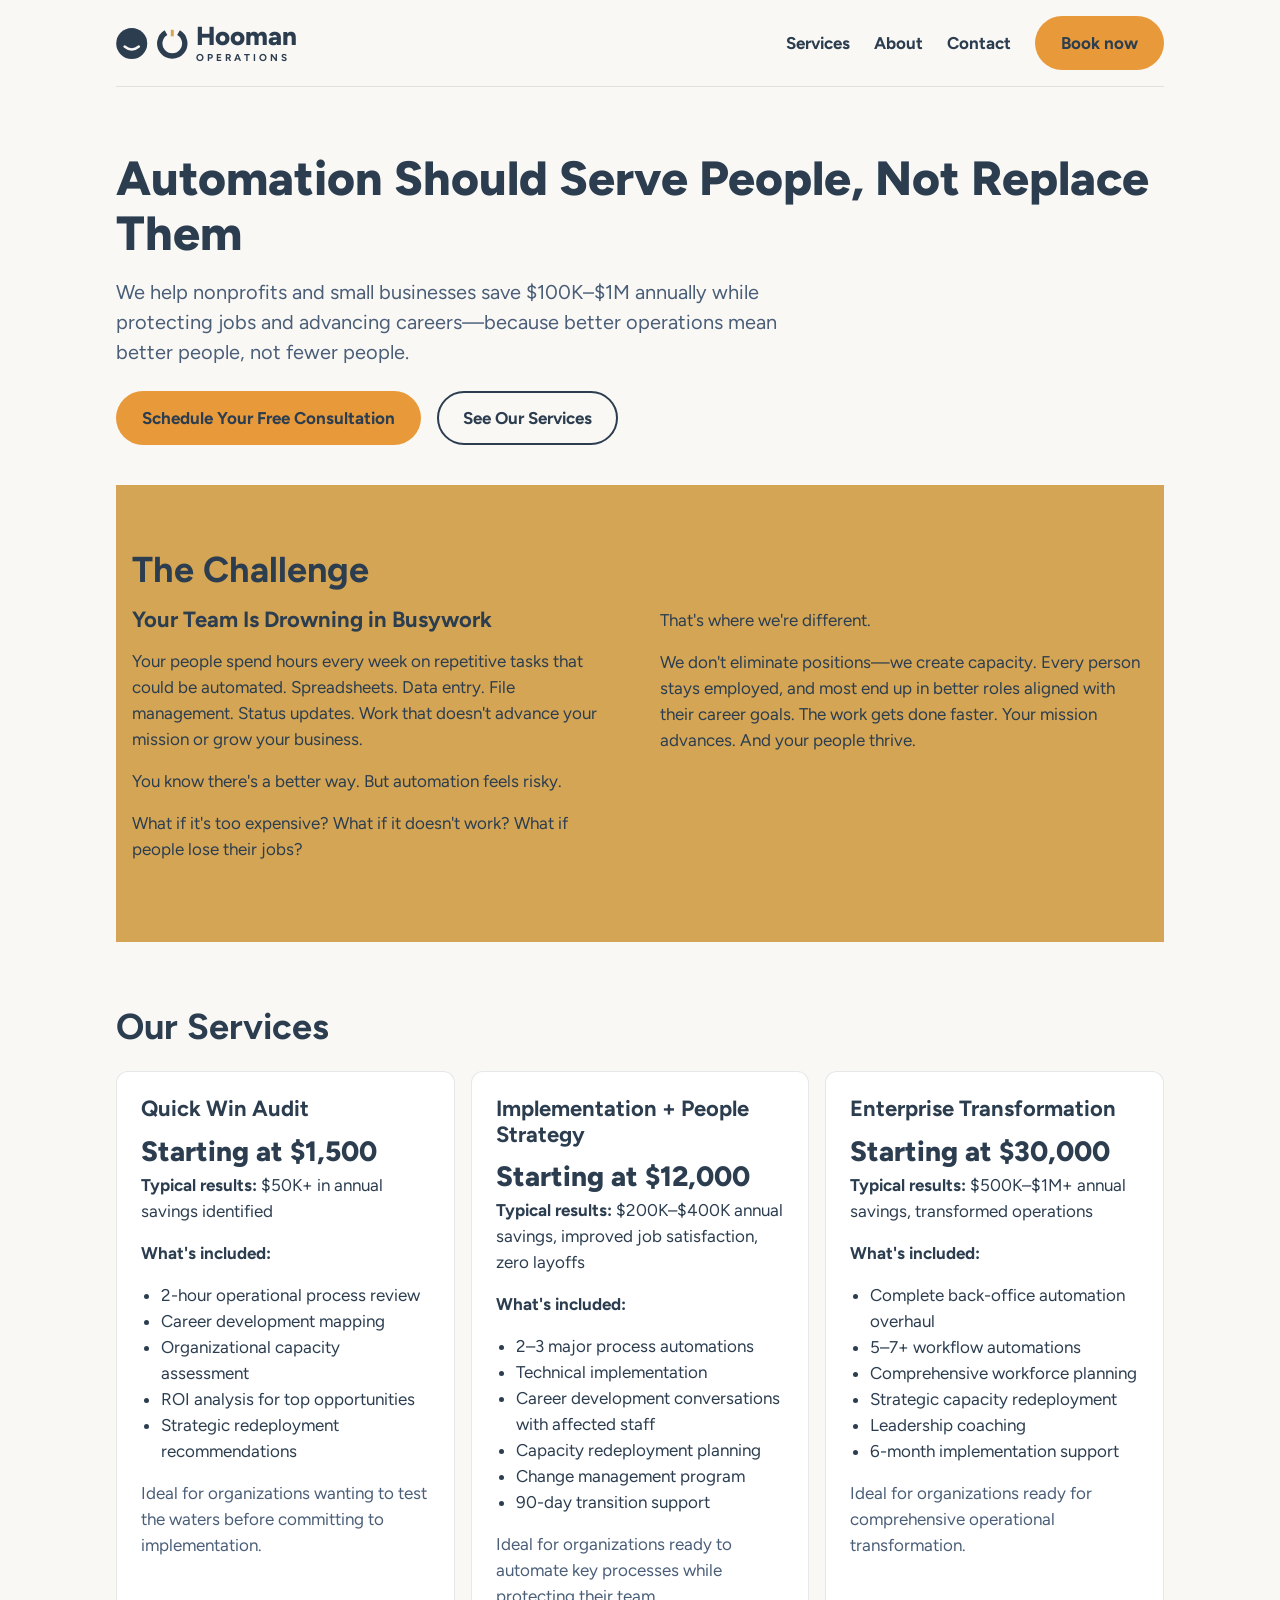
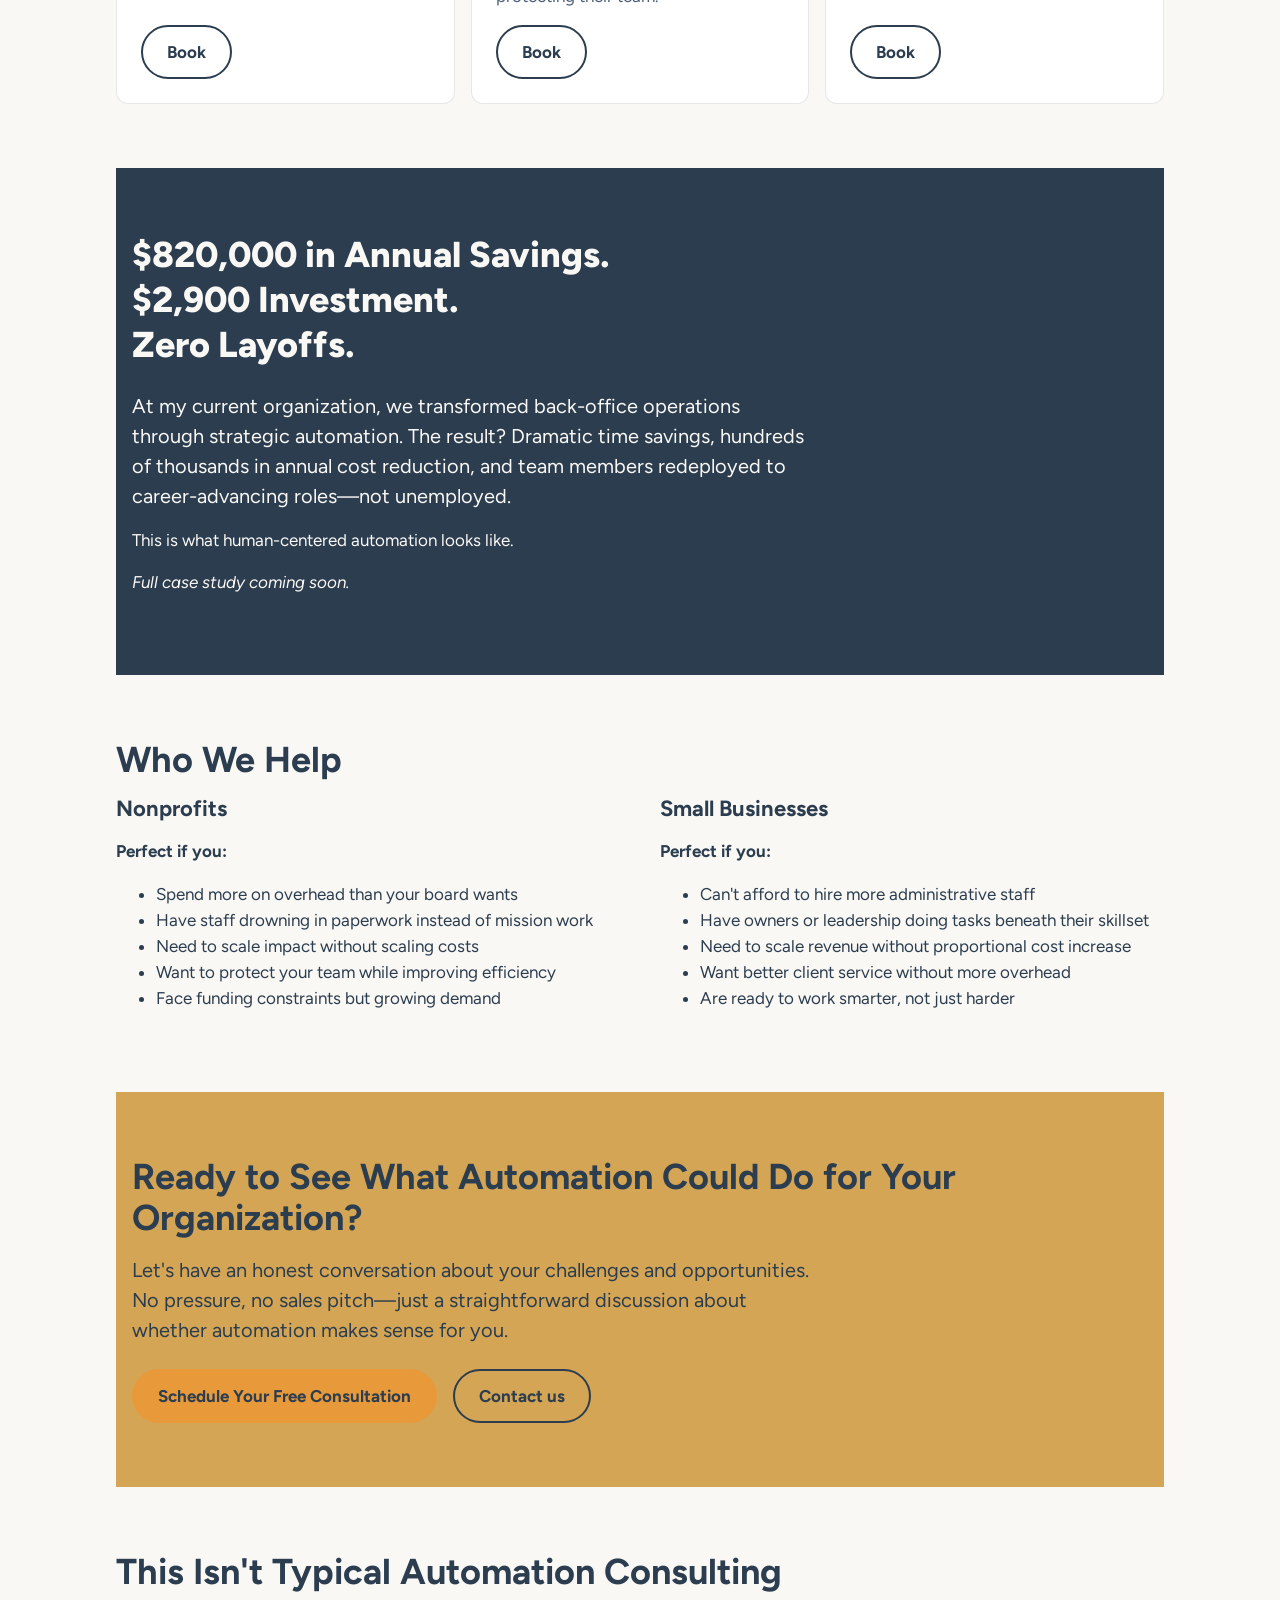
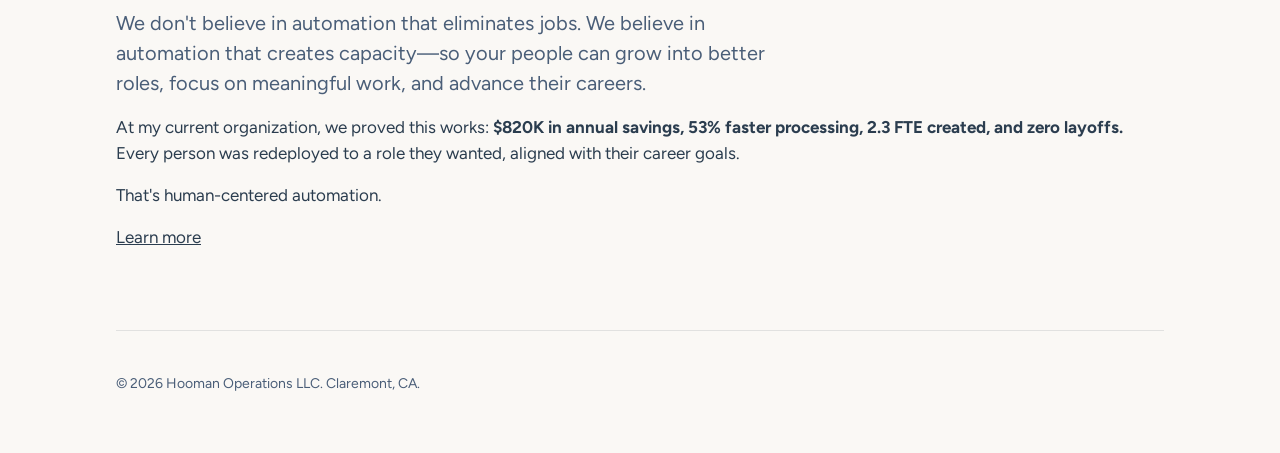
==== index.html @ b01fe1bc "Initial draft of the Hooman Operations site Co-Authored-By: Claude Haiku 5.5 <noreply@anthropic.com>" ====
<!doctype html>
<html lang="en">
<head>
<meta charset="utf-8">
<meta name="viewport" content="width=device-width, initial-scale=1">
<title>Hooman Operations: Process automation and operational consulting</title>
<meta name="description" content="Automation should serve people, not replace them. Process automation consulting for nonprofits and small businesses.">
<link rel="preconnect" href="https://fonts.googleapis.com">
<link rel="preconnect" href="https://fonts.gstatic.com" crossorigin>
<link rel="stylesheet" href="https://fonts.googleapis.com/css2?family=Figtree:wght@400;700;800&display=swap">
<link rel="stylesheet" href="styles.css">
</head>
<body>
<div class="wrap">
  <header class="site-header">
    <a class="brand" href="index.html" aria-label="Hooman Operations home">
      <img src="assets/hooman-mark.svg" width="72" height="31" alt="">
      <span class="brand-name"><strong>Hooman</strong><span>OPERATIONS</span></span>
    </a>
    <nav class="nav" aria-label="Main">
      <a href="services.html">Services</a>
      <a href="about.html">About</a>
      <a href="contact.html">Contact</a>
      <a class="btn btn-primary" href="https://hoomanoperations.as.me">Book now</a>
    </nav>
  </header>

  <main>
    <section class="hero">
      <h1>Automation Should Serve People, Not Replace Them</h1>
      <p class="lede">We help nonprofits and small businesses save $100K–$1M annually while protecting jobs and advancing careers—because better operations mean better people, not fewer people.</p>
      <div class="actions">
        <a class="btn btn-primary" href="https://hoomanoperations.as.me">Schedule Your Free Consultation</a>
        <a class="btn btn-secondary" href="services.html">See Our Services</a>
      </div>
    </section>

    <section class="band-gold">
      <div class="wrap">
        <h2>The Challenge</h2>
        <div class="two-col">
          <div>
            <h3>Your Team Is Drowning in Busywork</h3>
            <p>Your people spend hours every week on repetitive tasks that could be automated. Spreadsheets. Data entry. File management. Status updates. Work that doesn't advance your mission or grow your business.</p>
            <p>You know there's a better way. But automation feels risky.</p>
            <p>What if it's too expensive? What if it doesn't work? What if people lose their jobs?</p>
          </div>
          <div>
            <p>That's where we're different.</p>
            <p>We don't eliminate positions—we create capacity. Every person stays employed, and most end up in better roles aligned with their career goals. The work gets done faster. Your mission advances. And your people thrive.</p>
          </div>
        </div>
      </div>
    </section>

    <section>
      <h2>Our Services</h2>
      <div class="cards">
        <article class="card">
          <h3>Quick Win Audit</h3>
          <p class="price">Starting at $1,500</p>
          <p><strong>Typical results:</strong> $50K+ in annual savings identified</p>
          <p><strong>What's included:</strong></p>
          <ul>
            <li>2-hour operational process review</li>
            <li>Career development mapping</li>
            <li>Organizational capacity assessment</li>
            <li>ROI analysis for top opportunities</li>
            <li>Strategic redeployment recommendations</li>
          </ul>
          <p class="muted">Ideal for organizations wanting to test the waters before committing to implementation.</p>
          <a class="btn btn-secondary" href="https://hoomanoperations.as.me">Book</a>
        </article>
        <article class="card">
          <h3>Implementation + People Strategy</h3>
          <p class="price">Starting at $12,000</p>
          <p><strong>Typical results:</strong> $200K–$400K annual savings, improved job satisfaction, zero layoffs</p>
          <p><strong>What's included:</strong></p>
          <ul>
            <li>2–3 major process automations</li>
            <li>Technical implementation</li>
            <li>Career development conversations with affected staff</li>
            <li>Capacity redeployment planning</li>
            <li>Change management program</li>
            <li>90-day transition support</li>
          </ul>
          <p class="muted">Ideal for organizations ready to automate key processes while protecting their team.</p>
          <a class="btn btn-secondary" href="https://hoomanoperations.as.me">Book</a>
        </article>
        <article class="card">
          <h3>Enterprise Transformation</h3>
          <p class="price">Starting at $30,000</p>
          <p><strong>Typical results:</strong> $500K–$1M+ annual savings, transformed operations</p>
          <p><strong>What's included:</strong></p>
          <ul>
            <li>Complete back-office automation overhaul</li>
            <li>5–7+ workflow automations</li>
            <li>Comprehensive workforce planning</li>
            <li>Strategic capacity redeployment</li>
            <li>Leadership coaching</li>
            <li>6-month implementation support</li>
          </ul>
          <p class="muted">Ideal for organizations ready for comprehensive operational transformation.</p>
          <a class="btn btn-secondary" href="https://hoomanoperations.as.me">Book</a>
        </article>
      </div>
    </section>

    <section class="band-slate">
      <div class="wrap">
        <p class="stats">$820,000 in Annual Savings.<br>$2,900 Investment.<br>Zero Layoffs.</p>
        <p class="lede" style="color: var(--ivory);">At my current organization, we transformed back-office operations through strategic automation. The result? Dramatic time savings, hundreds of thousands in annual cost reduction, and team members redeployed to career-advancing roles—not unemployed.</p>
        <p>This is what human-centered automation looks like.</p>
        <p class="muted" style="color: var(--ivory);"><em>Full case study coming soon.</em></p>
      </div>
    </section>

    <section>
      <h2>Who We Help</h2>
      <div class="two-col">
        <div>
          <h3>Nonprofits</h3>
          <p><strong>Perfect if you:</strong></p>
          <ul>
            <li>Spend more on overhead than your board wants</li>
            <li>Have staff drowning in paperwork instead of mission work</li>
            <li>Need to scale impact without scaling costs</li>
            <li>Want to protect your team while improving efficiency</li>
            <li>Face funding constraints but growing demand</li>
          </ul>
        </div>
        <div>
          <h3>Small Businesses</h3>
          <p><strong>Perfect if you:</strong></p>
          <ul>
            <li>Can't afford to hire more administrative staff</li>
            <li>Have owners or leadership doing tasks beneath their skillset</li>
            <li>Need to scale revenue without proportional cost increase</li>
            <li>Want better client service without more overhead</li>
            <li>Are ready to work smarter, not just harder</li>
          </ul>
        </div>
      </div>
    </section>

    <section class="band-gold">
      <div class="wrap">
        <h2>Ready to See What Automation Could Do for Your Organization?</h2>
        <p class="lede" style="color: var(--slate-deep);">Let's have an honest conversation about your challenges and opportunities. No pressure, no sales pitch—just a straightforward discussion about whether automation makes sense for you.</p>
        <div class="actions" style="display:flex; gap: 16px; flex-wrap: wrap; margin-top: 24px;">
          <a class="btn btn-primary" href="https://hoomanoperations.as.me">Schedule Your Free Consultation</a>
          <a class="btn btn-secondary" href="contact.html">Contact us</a>
        </div>
      </div>
    </section>

    <section>
      <h2>This Isn't Typical Automation Consulting</h2>
      <p class="lede">We don't believe in automation that eliminates jobs. We believe in automation that creates capacity—so your people can grow into better roles, focus on meaningful work, and advance their careers.</p>
      <p>At my current organization, we proved this works: <strong>$820K in annual savings, 53% faster processing, 2.3 FTE created, and zero layoffs.</strong> Every person was redeployed to a role they wanted, aligned with their career goals.</p>
      <p>That's human-centered automation.</p>
      <p><a href="about.html">Learn more</a></p>
    </section>
  </main>

  <footer class="site-footer">
    <p>&copy; 2026 Hooman Operations LLC. Claremont, CA.</p>
  </footer>
</div>
</body>
</html>
---- styles.css ----
/* Hooman Operations: brand tokens from the brand record */
:root {
  --ivory: #FAF8F5;
  --slate-deep: #2B3D4F;
  --slate-blue: #4A5E78;
  --gold: #D4A554;
  --orange: #E89A3B;
  --radius-sm: 6px;
  --radius-md: 12px;
  --radius-pill: 999px;
  --space-1: 4px;
  --space-2: 8px;
  --space-3: 16px;
  --space-4: 24px;
  --space-5: 40px;
  --space-6: 64px;
}

* { box-sizing: border-box; }

body {
  margin: 0;
  background: var(--ivory);
  color: var(--slate-deep);
  font-family: "Figtree", system-ui, sans-serif;
  font-size: 17px;
  line-height: 26px;
}

img, svg { display: block; max-width: 100%; }

a { color: var(--slate-deep); }

.wrap {
  max-width: 1080px;
  margin: 0 auto;
  padding: 0 var(--space-3);
}

/* Header */
.site-header {
  display: flex;
  align-items: center;
  justify-content: space-between;
  gap: var(--space-4);
  padding: var(--space-3) 0;
  border-bottom: 1px solid rgba(43, 61, 79, 0.12);
}

.brand {
  display: flex;
  align-items: center;
  gap: var(--space-2);
  text-decoration: none;
}

.brand-name {
  display: flex;
  flex-direction: column;
  line-height: 1;
}

.brand-name strong { font-size: 26px; font-weight: 800; }
.brand-name span { font-size: 10px; font-weight: 700; letter-spacing: 3px; margin-top: 4px; }

.nav {
  display: flex;
  align-items: center;
  gap: var(--space-4);
}

.nav a { text-decoration: none; font-weight: 700; }
.nav a[aria-current="page"] { color: var(--slate-blue); text-decoration: underline; text-underline-offset: 6px; }

/* Buttons */
.btn {
  display: inline-block;
  padding: 12px 24px;
  border-radius: var(--radius-pill);
  font-weight: 700;
  text-decoration: none;
  border: 2px solid transparent;
}

.btn-primary { background: var(--orange); color: var(--slate-deep); }
.btn-secondary { border-color: var(--slate-deep); color: var(--slate-deep); }

.btn:focus-visible,
.nav a:focus-visible,
input:focus-visible,
textarea:focus-visible {
  outline: 3px solid var(--slate-blue);
  outline-offset: 3px;
}

/* Sections */
section { padding: var(--space-6) 0; }

h1, h2, h3 { line-height: 1.15; margin: 0 0 var(--space-3); }
h1 { font-size: 48px; font-weight: 800; }
h2 { font-size: 36px; font-weight: 700; }
h3 { font-size: 22px; font-weight: 700; }

p { margin: 0 0 var(--space-3); }

.lede { font-size: 20px; line-height: 30px; color: var(--slate-blue); max-width: 680px; }

.hero { padding: var(--space-6) 0 var(--space-5); }
.hero .actions { display: flex; flex-wrap: wrap; gap: var(--space-3); margin-top: var(--space-4); }

.band-gold { background: var(--gold); color: var(--slate-deep); }
.band-slate { background: var(--slate-deep); color: var(--ivory); }
.band-slate a { color: var(--ivory); }

/* Cards */
.cards {
  display: grid;
  grid-template-columns: repeat(3, minmax(0, 1fr));
  gap: var(--space-3);
  margin-top: var(--space-4);
}

.card {
  background: #FFFFFF;
  border: 1px solid rgba(43, 61, 79, 0.12);
  border-radius: var(--radius-md);
  padding: var(--space-4);
  display: flex;
  flex-direction: column;
}

.card .price { font-size: 28px; font-weight: 800; margin-bottom: var(--space-2); }
.card ul { padding-left: 20px; margin: 0 0 var(--space-3); }
.card .btn { margin-top: auto; align-self: flex-start; }

.two-col {
  display: grid;
  grid-template-columns: repeat(2, minmax(0, 1fr));
  gap: var(--space-5);
}

.stats { font-size: 36px; font-weight: 800; line-height: 1.25; margin: 0 0 var(--space-4); }

.muted { color: var(--slate-blue); }

/* Form */
form { display: grid; gap: var(--space-3); max-width: 560px; }
label { display: grid; gap: var(--space-1); font-weight: 700; }
input, textarea {
  font: inherit;
  padding: 12px;
  border: 1px solid var(--slate-blue);
  border-radius: var(--radius-sm);
  background: #FFFFFF;
  color: var(--slate-deep);
}

/* Footer */
.site-footer {
  padding: var(--space-5) 0;
  border-top: 1px solid rgba(43, 61, 79, 0.12);
  font-size: 14px;
  color: var(--slate-blue);
}

@media (max-width: 800px) {
  h1 { font-size: 36px; }
  .cards, .two-col { grid-template-columns: 1fr; }
}
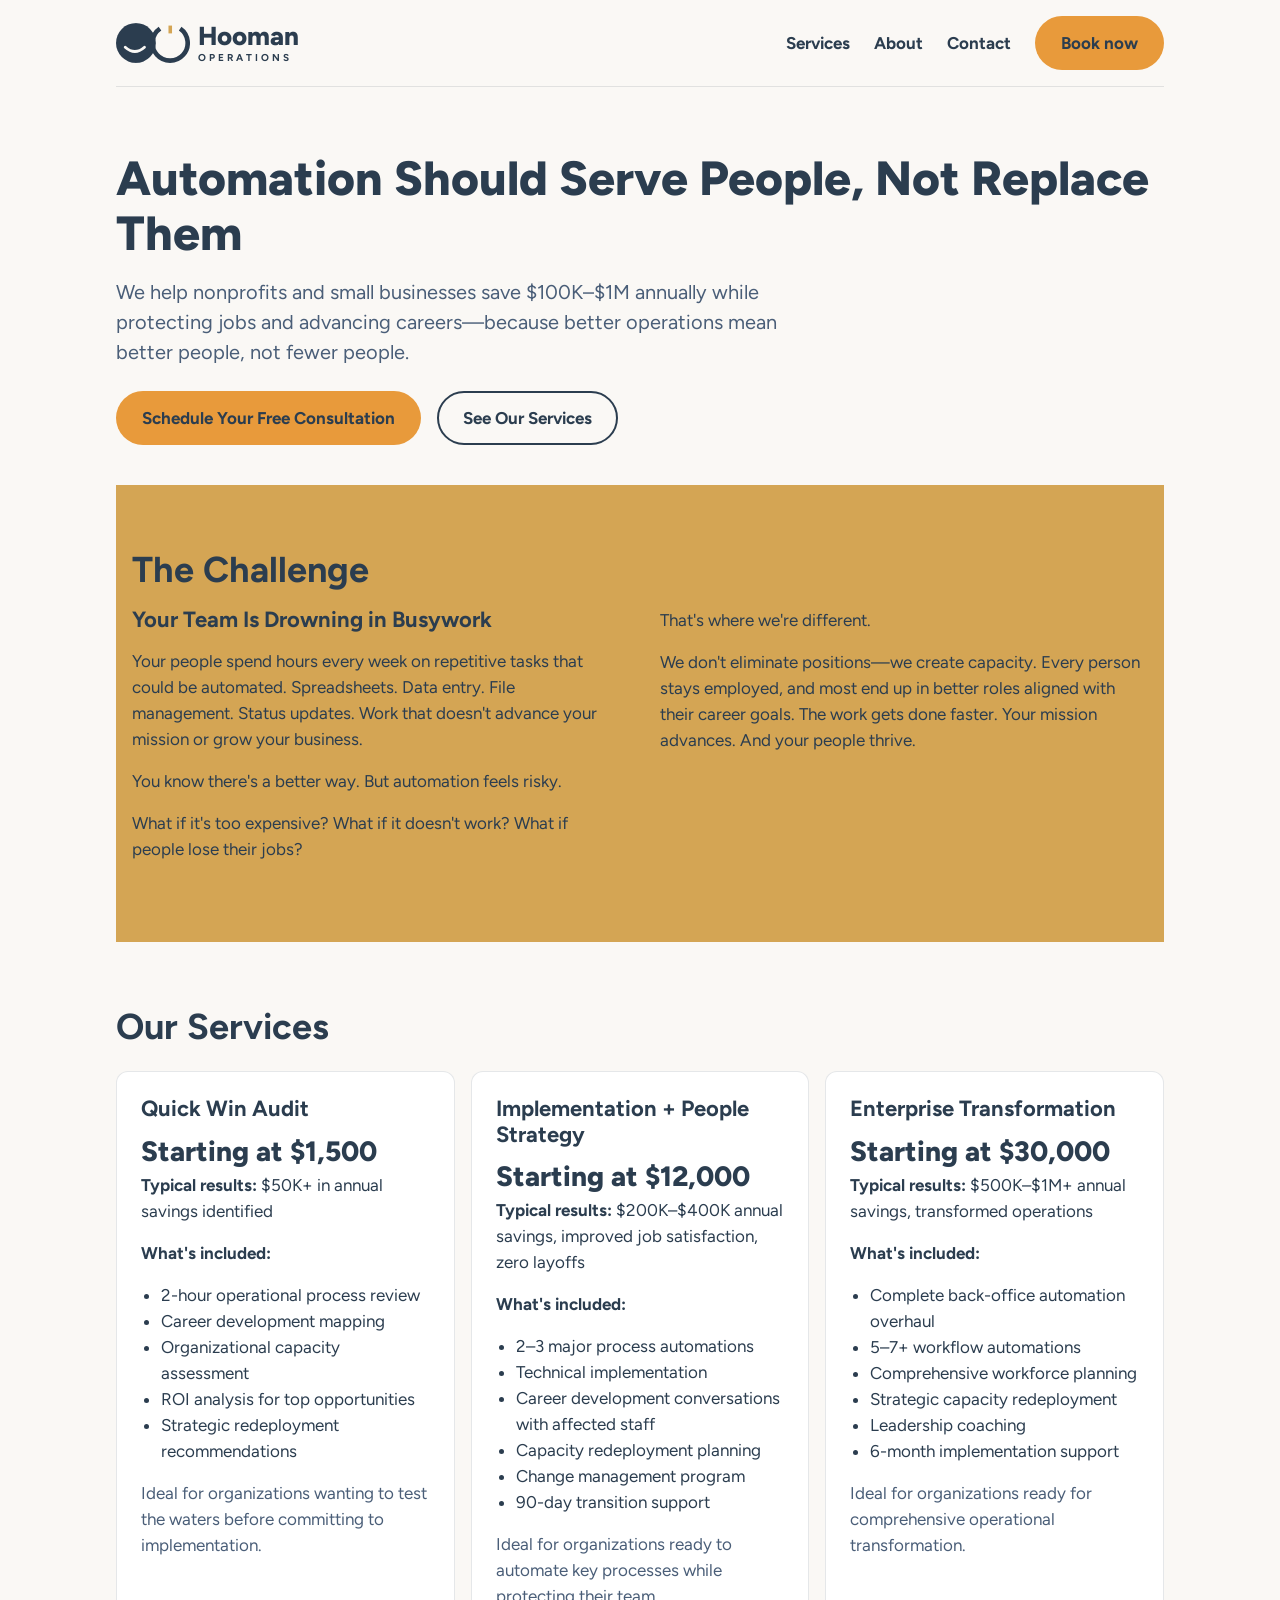
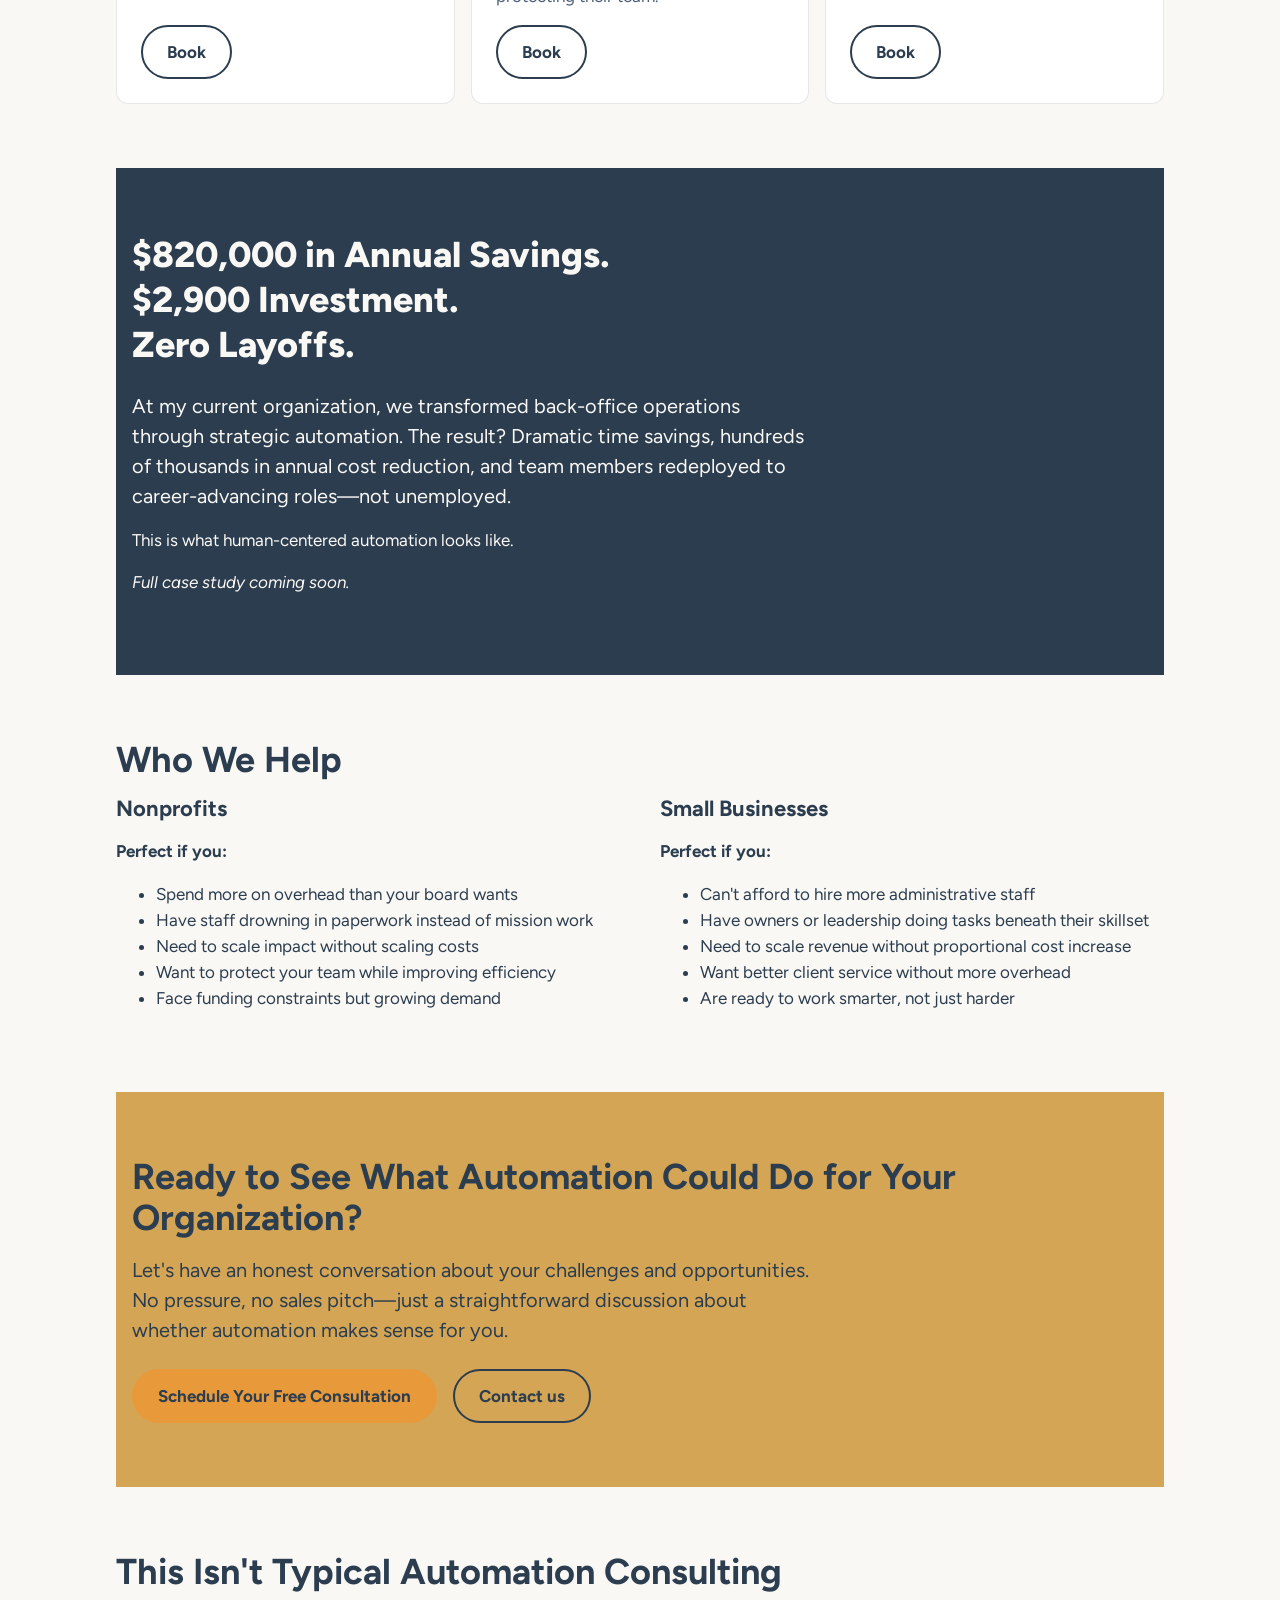
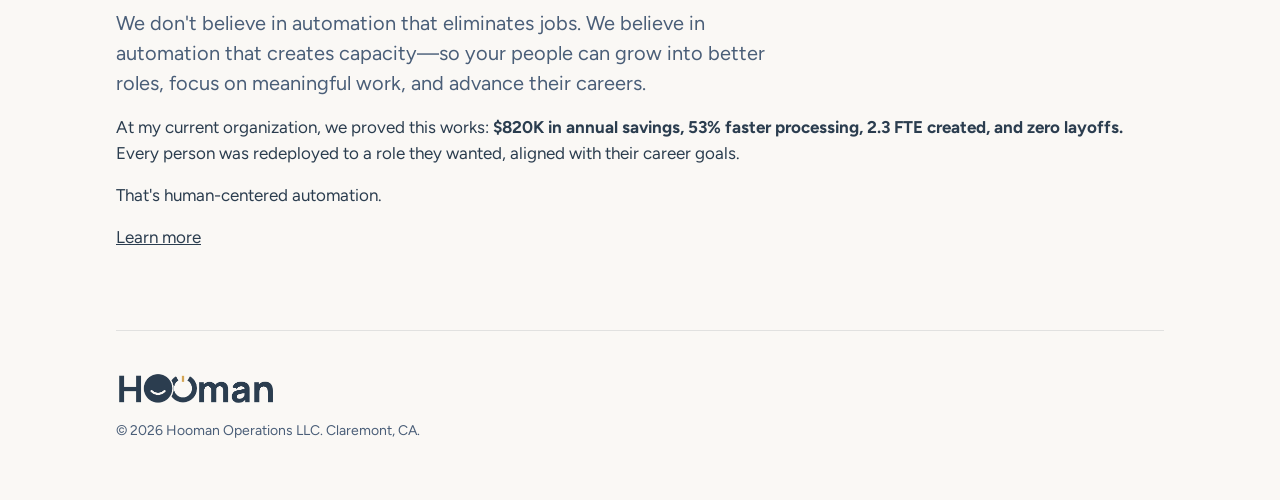
==== commit a860e7cd: "Update logo to overlapping-O mark and add lockup to footer Co-Authored-By: Claude Haiku 5.5 <noreply" ====
--- a/index.html
+++ b/index.html
@@ -8,20 +8,21 @@
 <link rel="preconnect" href="https://fonts.googleapis.com">
 <link rel="preconnect" href="https://fonts.gstatic.com" crossorigin>
 <link rel="stylesheet" href="https://fonts.googleapis.com/css2?family=Figtree:wght@400;700;800&display=swap">
+<link rel="icon" type="image/svg+xml" href="assets/hooman-mark.svg">
 <link rel="stylesheet" href="styles.css">
 </head>
 <body>
 <div class="wrap">
   <header class="site-header">
     <a class="brand" href="index.html" aria-label="Hooman Operations home">
-      <img src="assets/hooman-mark.svg" width="72" height="31" alt="">
+      <img src="assets/hooman-mark.svg" width="74" height="40" alt="">
       <span class="brand-name"><strong>Hooman</strong><span>OPERATIONS</span></span>
     </a>
     <nav class="nav" aria-label="Main">
       <a href="services.html">Services</a>
       <a href="about.html">About</a>
       <a href="contact.html">Contact</a>
-      <a class="btn btn-primary" href="https://hoomanoperations.as.me">Book now</a>
+      <a class="btn btn-primary" href="https://hoomanoperationsscheduling.as.me">Book now</a>
     </nav>
   </header>
 
@@ -30,7 +31,7 @@
       <h1>Automation Should Serve People, Not Replace Them</h1>
       <p class="lede">We help nonprofits and small businesses save $100K–$1M annually while protecting jobs and advancing careers—because better operations mean better people, not fewer people.</p>
       <div class="actions">
-        <a class="btn btn-primary" href="https://hoomanoperations.as.me">Schedule Your Free Consultation</a>
+        <a class="btn btn-primary" href="https://hoomanoperationsscheduling.as.me">Schedule Your Free Consultation</a>
         <a class="btn btn-secondary" href="services.html">See Our Services</a>
       </div>
     </section>
@@ -69,7 +70,7 @@
             <li>Strategic redeployment recommendations</li>
           </ul>
           <p class="muted">Ideal for organizations wanting to test the waters before committing to implementation.</p>
-          <a class="btn btn-secondary" href="https://hoomanoperations.as.me">Book</a>
+          <a class="btn btn-secondary" href="https://hoomanoperationsscheduling.as.me">Book</a>
         </article>
         <article class="card">
           <h3>Implementation + People Strategy</h3>
@@ -85,7 +86,7 @@
             <li>90-day transition support</li>
           </ul>
           <p class="muted">Ideal for organizations ready to automate key processes while protecting their team.</p>
-          <a class="btn btn-secondary" href="https://hoomanoperations.as.me">Book</a>
+          <a class="btn btn-secondary" href="https://hoomanoperationsscheduling.as.me">Book</a>
         </article>
         <article class="card">
           <h3>Enterprise Transformation</h3>
@@ -101,7 +102,7 @@
             <li>6-month implementation support</li>
           </ul>
           <p class="muted">Ideal for organizations ready for comprehensive operational transformation.</p>
-          <a class="btn btn-secondary" href="https://hoomanoperations.as.me">Book</a>
+          <a class="btn btn-secondary" href="https://hoomanoperationsscheduling.as.me">Book</a>
         </article>
       </div>
     </section>
@@ -148,7 +149,7 @@
         <h2>Ready to See What Automation Could Do for Your Organization?</h2>
         <p class="lede" style="color: var(--slate-deep);">Let's have an honest conversation about your challenges and opportunities. No pressure, no sales pitch—just a straightforward discussion about whether automation makes sense for you.</p>
         <div class="actions" style="display:flex; gap: 16px; flex-wrap: wrap; margin-top: 24px;">
-          <a class="btn btn-primary" href="https://hoomanoperations.as.me">Schedule Your Free Consultation</a>
+          <a class="btn btn-primary" href="https://hoomanoperationsscheduling.as.me">Schedule Your Free Consultation</a>
           <a class="btn btn-secondary" href="contact.html">Contact us</a>
         </div>
       </div>
@@ -164,6 +165,7 @@
   </main>
 
   <footer class="site-footer">
+    <img class="footer-lockup" src="assets/hooman-lockup.png" width="160" height="35" alt="Hooman Operations">
     <p>&copy; 2026 Hooman Operations LLC. Claremont, CA.</p>
   </footer>
 </div>
--- a/styles.css
+++ b/styles.css
@@ -163,6 +163,8 @@
   color: var(--slate-blue);
 }
 
+.footer-lockup { display: block; width: 160px; height: auto; margin-bottom: 12px; }
+
 @media (max-width: 800px) {
   h1 { font-size: 36px; }
   .cards, .two-col { grid-template-columns: 1fr; }
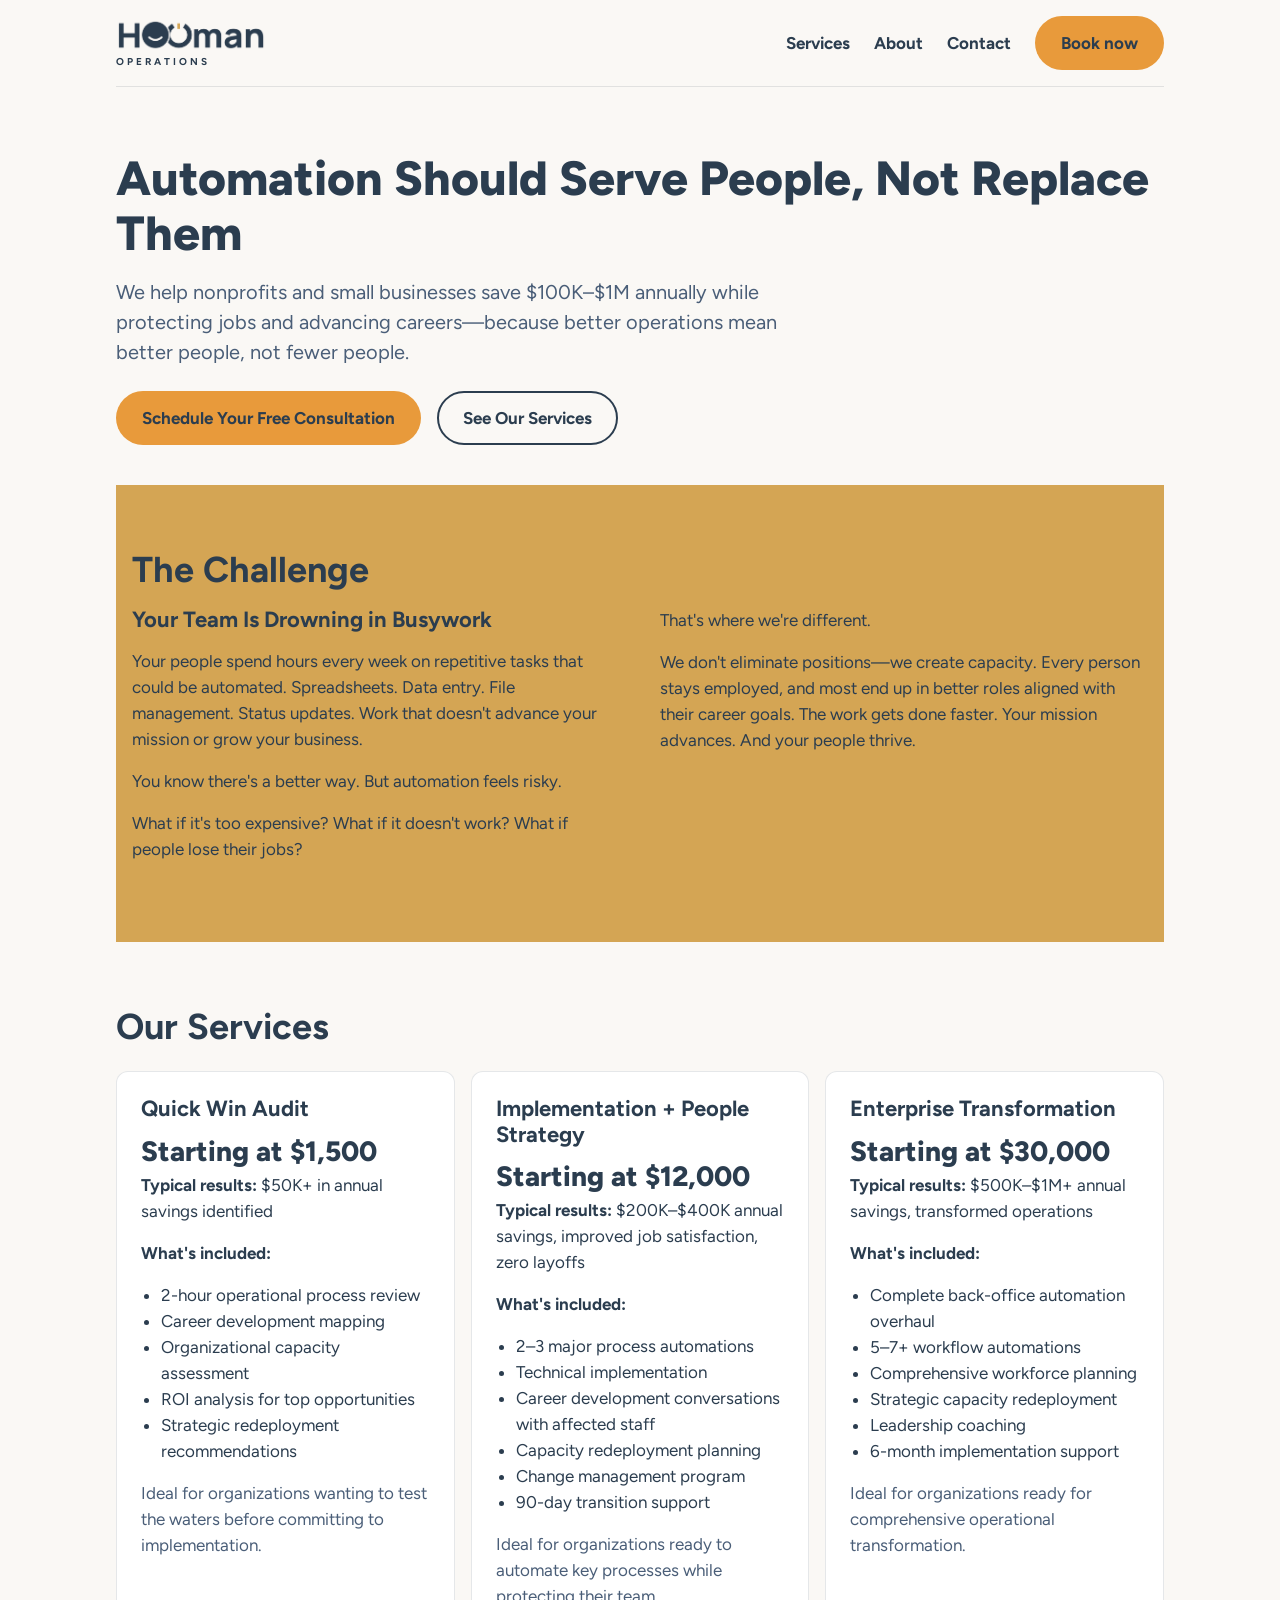
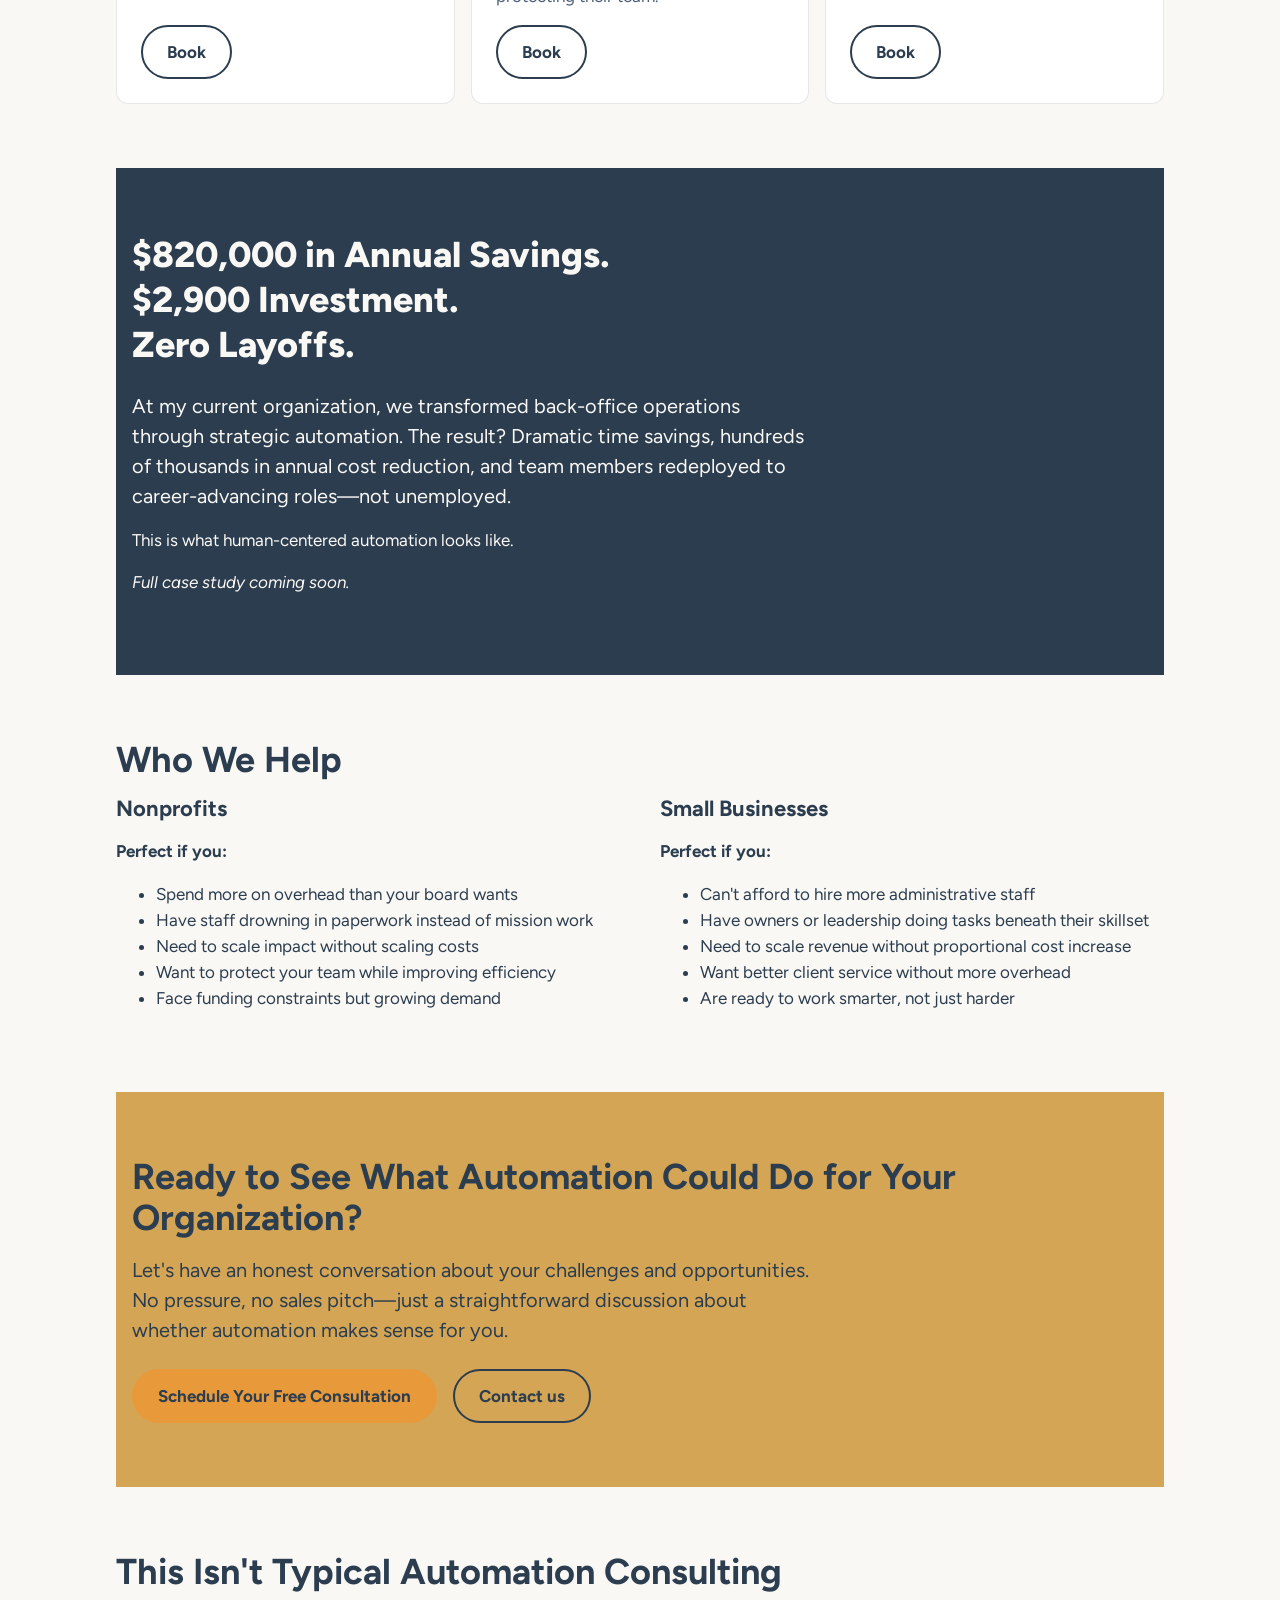
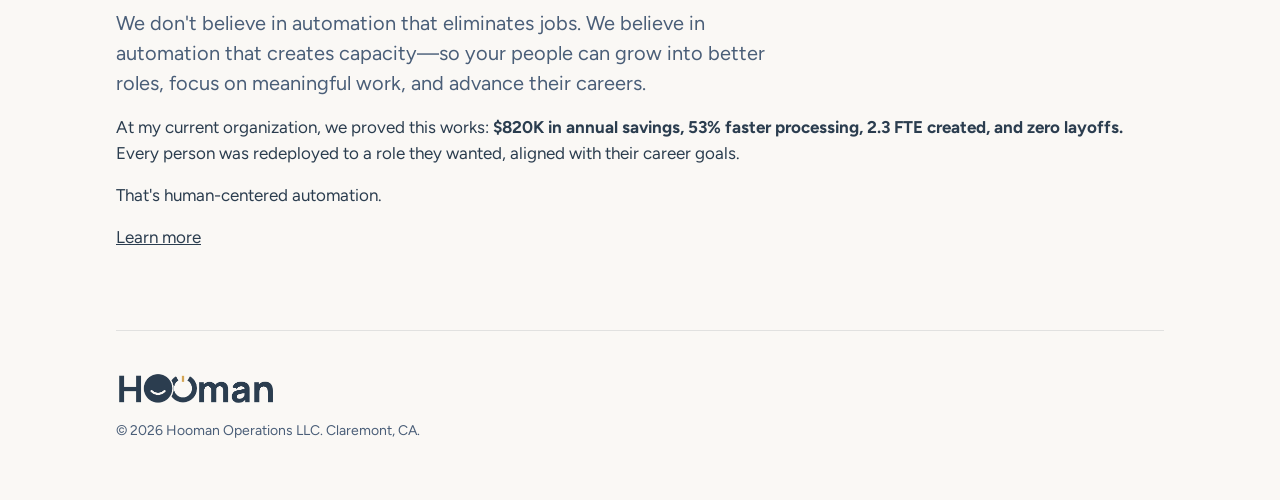
==== commit 7ae1a597: "Use the double-O lockup as the header wordmark Co-Authored-By: Claude Haiku 5.5 <noreply@anthropic.c" ====
--- a/index.html
+++ b/index.html
@@ -15,8 +15,7 @@
 <div class="wrap">
   <header class="site-header">
     <a class="brand" href="index.html" aria-label="Hooman Operations home">
-      <img src="assets/hooman-mark.svg" width="74" height="40" alt="">
-      <span class="brand-name"><strong>Hooman</strong><span>OPERATIONS</span></span>
+      <span class="brand-name"><img class="brand-lockup" src="assets/hooman-lockup.png" width="150" height="33" alt="Hooman"><span>OPERATIONS</span></span>
     </a>
     <nav class="nav" aria-label="Main">
       <a href="services.html">Services</a>
--- a/styles.css
+++ b/styles.css
@@ -60,8 +60,8 @@
   line-height: 1;
 }
 
-.brand-name strong { font-size: 26px; font-weight: 800; }
-.brand-name span { font-size: 10px; font-weight: 700; letter-spacing: 3px; margin-top: 4px; }
+.brand-lockup { display: block; width: 150px; height: auto; }
+.brand-name span { font-size: 10px; font-weight: 700; letter-spacing: 3px; margin-top: 6px; }
 
 .nav {
   display: flex;
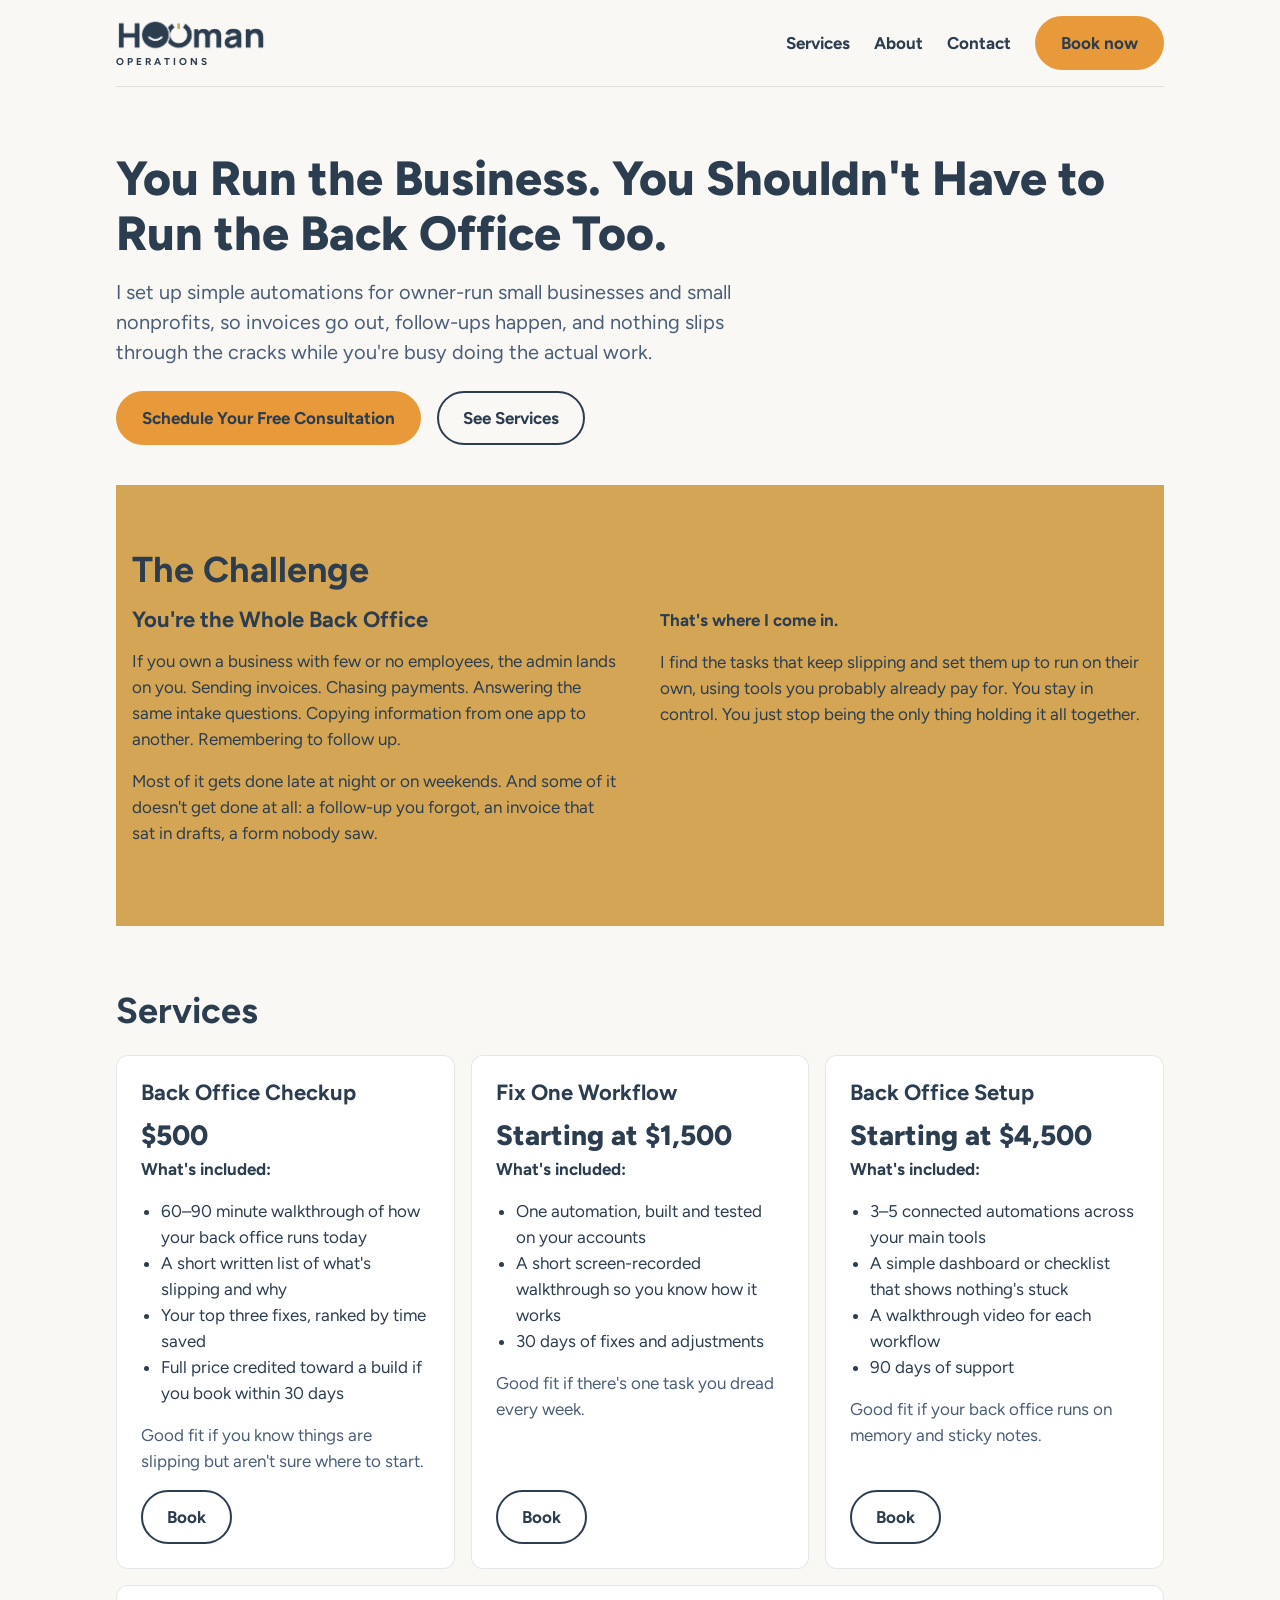
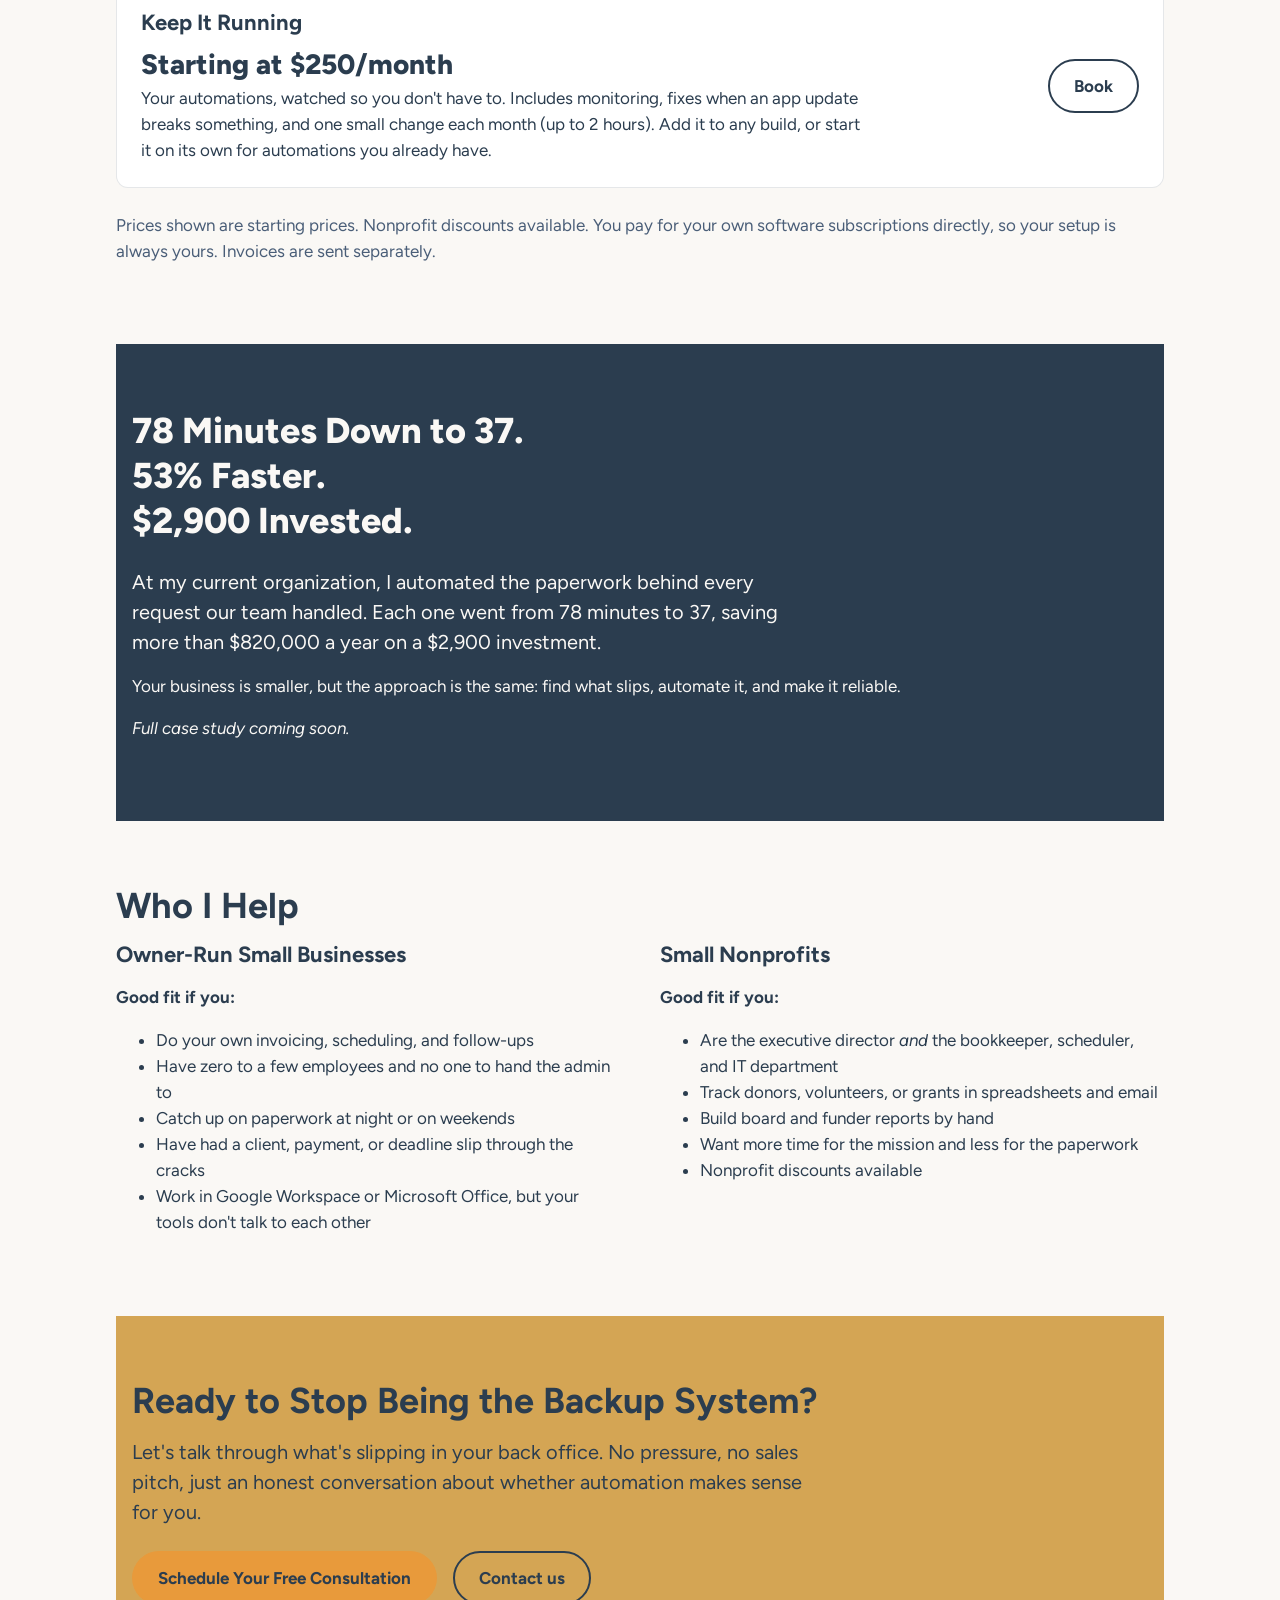
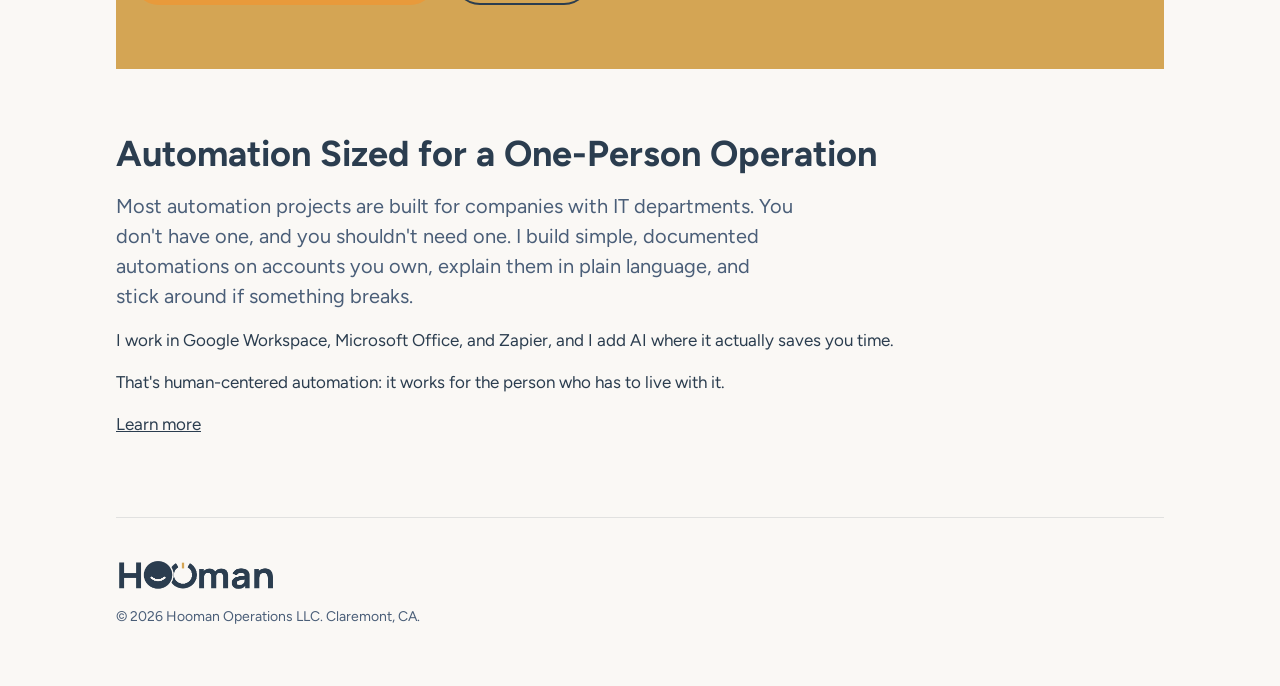
==== commit 2f17115b: "Retarget site copy to owner-run businesses and small nonprofits - New hero, challenge, proof, who-I-" ====
--- a/index.html
+++ b/index.html
@@ -3,8 +3,8 @@
 <head>
 <meta charset="utf-8">
 <meta name="viewport" content="width=device-width, initial-scale=1">
-<title>Hooman Operations: Process automation and operational consulting</title>
-<meta name="description" content="Automation should serve people, not replace them. Process automation consulting for nonprofits and small businesses.">
+<title>Hooman Operations: Back-office automation for owner-run businesses</title>
+<meta name="description" content="You run the business and the back office. I automate the invoices, follow-ups, and paperwork so fewer things slip and you get your evenings back.">
 <link rel="preconnect" href="https://fonts.googleapis.com">
 <link rel="preconnect" href="https://fonts.gstatic.com" crossorigin>
 <link rel="stylesheet" href="https://fonts.googleapis.com/css2?family=Figtree:wght@400;700;800&display=swap">
@@ -27,11 +27,11 @@
 
   <main>
     <section class="hero">
-      <h1>Automation Should Serve People, Not Replace Them</h1>
-      <p class="lede">We help nonprofits and small businesses save $100K–$1M annually while protecting jobs and advancing careers—because better operations mean better people, not fewer people.</p>
+      <h1>You Run the Business. You Shouldn't Have to Run the Back Office Too.</h1>
+      <p class="lede">I set up simple automations for owner-run small businesses and small nonprofits, so invoices go out, follow-ups happen, and nothing slips through the cracks while you're busy doing the actual work.</p>
       <div class="actions">
         <a class="btn btn-primary" href="https://hoomanoperationsscheduling.as.me">Schedule Your Free Consultation</a>
-        <a class="btn btn-secondary" href="services.html">See Our Services</a>
+        <a class="btn btn-secondary" href="services.html">See Services</a>
       </div>
     </section>
 
@@ -40,104 +40,103 @@
         <h2>The Challenge</h2>
         <div class="two-col">
           <div>
-            <h3>Your Team Is Drowning in Busywork</h3>
-            <p>Your people spend hours every week on repetitive tasks that could be automated. Spreadsheets. Data entry. File management. Status updates. Work that doesn't advance your mission or grow your business.</p>
-            <p>You know there's a better way. But automation feels risky.</p>
-            <p>What if it's too expensive? What if it doesn't work? What if people lose their jobs?</p>
+            <h3>You're the Whole Back Office</h3>
+            <p>If you own a business with few or no employees, the admin lands on you. Sending invoices. Chasing payments. Answering the same intake questions. Copying information from one app to another. Remembering to follow up.</p>
+            <p>Most of it gets done late at night or on weekends. And some of it doesn't get done at all: a follow-up you forgot, an invoice that sat in drafts, a form nobody saw.</p>
           </div>
           <div>
-            <p>That's where we're different.</p>
-            <p>We don't eliminate positions—we create capacity. Every person stays employed, and most end up in better roles aligned with their career goals. The work gets done faster. Your mission advances. And your people thrive.</p>
+            <p><strong>That's where I come in.</strong></p>
+            <p>I find the tasks that keep slipping and set them up to run on their own, using tools you probably already pay for. You stay in control. You just stop being the only thing holding it all together.</p>
           </div>
         </div>
       </div>
     </section>
 
     <section>
-      <h2>Our Services</h2>
+      <h2>Services</h2>
       <div class="cards">
         <article class="card">
-          <h3>Quick Win Audit</h3>
-          <p class="price">Starting at $1,500</p>
-          <p><strong>Typical results:</strong> $50K+ in annual savings identified</p>
+          <h3>Back Office Checkup</h3>
+          <p class="price">$500</p>
           <p><strong>What's included:</strong></p>
           <ul>
-            <li>2-hour operational process review</li>
-            <li>Career development mapping</li>
-            <li>Organizational capacity assessment</li>
-            <li>ROI analysis for top opportunities</li>
-            <li>Strategic redeployment recommendations</li>
+            <li>60–90 minute walkthrough of how your back office runs today</li>
+            <li>A short written list of what's slipping and why</li>
+            <li>Your top three fixes, ranked by time saved</li>
+            <li>Full price credited toward a build if you book within 30 days</li>
           </ul>
-          <p class="muted">Ideal for organizations wanting to test the waters before committing to implementation.</p>
+          <p class="muted">Good fit if you know things are slipping but aren't sure where to start.</p>
           <a class="btn btn-secondary" href="https://hoomanoperationsscheduling.as.me">Book</a>
         </article>
         <article class="card">
-          <h3>Implementation + People Strategy</h3>
-          <p class="price">Starting at $12,000</p>
-          <p><strong>Typical results:</strong> $200K–$400K annual savings, improved job satisfaction, zero layoffs</p>
+          <h3>Fix One Workflow</h3>
+          <p class="price">Starting at $1,500</p>
           <p><strong>What's included:</strong></p>
           <ul>
-            <li>2–3 major process automations</li>
-            <li>Technical implementation</li>
-            <li>Career development conversations with affected staff</li>
-            <li>Capacity redeployment planning</li>
-            <li>Change management program</li>
-            <li>90-day transition support</li>
+            <li>One automation, built and tested on your accounts</li>
+            <li>A short screen-recorded walkthrough so you know how it works</li>
+            <li>30 days of fixes and adjustments</li>
           </ul>
-          <p class="muted">Ideal for organizations ready to automate key processes while protecting their team.</p>
+          <p class="muted">Good fit if there's one task you dread every week.</p>
           <a class="btn btn-secondary" href="https://hoomanoperationsscheduling.as.me">Book</a>
         </article>
         <article class="card">
-          <h3>Enterprise Transformation</h3>
-          <p class="price">Starting at $30,000</p>
-          <p><strong>Typical results:</strong> $500K–$1M+ annual savings, transformed operations</p>
+          <h3>Back Office Setup</h3>
+          <p class="price">Starting at $4,500</p>
           <p><strong>What's included:</strong></p>
           <ul>
-            <li>Complete back-office automation overhaul</li>
-            <li>5–7+ workflow automations</li>
-            <li>Comprehensive workforce planning</li>
-            <li>Strategic capacity redeployment</li>
-            <li>Leadership coaching</li>
-            <li>6-month implementation support</li>
+            <li>3–5 connected automations across your main tools</li>
+            <li>A simple dashboard or checklist that shows nothing's stuck</li>
+            <li>A walkthrough video for each workflow</li>
+            <li>90 days of support</li>
           </ul>
-          <p class="muted">Ideal for organizations ready for comprehensive operational transformation.</p>
+          <p class="muted">Good fit if your back office runs on memory and sticky notes.</p>
           <a class="btn btn-secondary" href="https://hoomanoperationsscheduling.as.me">Book</a>
         </article>
       </div>
+      <article class="card card-strip">
+        <div>
+          <h3>Keep It Running</h3>
+          <p class="price">Starting at $250/month</p>
+          <p>Your automations, watched so you don't have to. Includes monitoring, fixes when an app update breaks something, and one small change each month (up to 2 hours). Add it to any build, or start it on its own for automations you already have.</p>
+        </div>
+        <a class="btn btn-secondary" href="https://hoomanoperationsscheduling.as.me">Book</a>
+      </article>
+      <p class="muted" style="margin-top: 24px;">Prices shown are starting prices. Nonprofit discounts available. You pay for your own software subscriptions directly, so your setup is always yours. Invoices are sent separately.</p>
     </section>
 
     <section class="band-slate">
       <div class="wrap">
-        <p class="stats">$820,000 in Annual Savings.<br>$2,900 Investment.<br>Zero Layoffs.</p>
-        <p class="lede" style="color: var(--ivory);">At my current organization, we transformed back-office operations through strategic automation. The result? Dramatic time savings, hundreds of thousands in annual cost reduction, and team members redeployed to career-advancing roles—not unemployed.</p>
-        <p>This is what human-centered automation looks like.</p>
+        <p class="stats">78 Minutes Down to 37.<br>53% Faster.<br>$2,900 Invested.</p>
+        <p class="lede" style="color: var(--ivory);">At my current organization, I automated the paperwork behind every request our team handled. Each one went from 78 minutes to 37, saving more than $820,000 a year on a $2,900 investment.</p>
+        <p>Your business is smaller, but the approach is the same: find what slips, automate it, and make it reliable.</p>
         <p class="muted" style="color: var(--ivory);"><em>Full case study coming soon.</em></p>
       </div>
     </section>
 
     <section>
-      <h2>Who We Help</h2>
+      <h2>Who I Help</h2>
       <div class="two-col">
         <div>
-          <h3>Nonprofits</h3>
-          <p><strong>Perfect if you:</strong></p>
+          <h3>Owner-Run Small Businesses</h3>
+          <p><strong>Good fit if you:</strong></p>
           <ul>
-            <li>Spend more on overhead than your board wants</li>
-            <li>Have staff drowning in paperwork instead of mission work</li>
-            <li>Need to scale impact without scaling costs</li>
-            <li>Want to protect your team while improving efficiency</li>
-            <li>Face funding constraints but growing demand</li>
+            <li>Do your own invoicing, scheduling, and follow-ups</li>
+            <li>Have zero to a few employees and no one to hand the admin to</li>
+            <li>Catch up on paperwork at night or on weekends</li>
+            <li>Have had a client, payment, or deadline slip through the cracks</li>
+            <li>Work in Google Workspace or Microsoft Office, but your tools don't talk to each other</li>
           </ul>
         </div>
         <div>
-          <h3>Small Businesses</h3>
-          <p><strong>Perfect if you:</strong></p>
+          <h3>Small Nonprofits</h3>
+          <p><strong>Good fit if you:</strong></p>
           <ul>
-            <li>Can't afford to hire more administrative staff</li>
-            <li>Have owners or leadership doing tasks beneath their skillset</li>
-            <li>Need to scale revenue without proportional cost increase</li>
-            <li>Want better client service without more overhead</li>
-            <li>Are ready to work smarter, not just harder</li>
+            <li>Are the executive director <em>and</em> the bookkeeper, scheduler, and IT department</li>
+            <li>Track donors, volunteers, or grants in spreadsheets and email</li>
+            <li>Build board and funder reports by hand</li>
+            <li>Want more time for the mission and less for the paperwork</li>
+            <li>Nonprofit discounts available</li>
           </ul>
         </div>
       </div>
@@ -145,8 +144,8 @@
 
     <section class="band-gold">
       <div class="wrap">
-        <h2>Ready to See What Automation Could Do for Your Organization?</h2>
-        <p class="lede" style="color: var(--slate-deep);">Let's have an honest conversation about your challenges and opportunities. No pressure, no sales pitch—just a straightforward discussion about whether automation makes sense for you.</p>
+        <h2>Ready to Stop Being the Backup System?</h2>
+        <p class="lede" style="color: var(--slate-deep);">Let's talk through what's slipping in your back office. No pressure, no sales pitch, just an honest conversation about whether automation makes sense for you.</p>
         <div class="actions" style="display:flex; gap: 16px; flex-wrap: wrap; margin-top: 24px;">
           <a class="btn btn-primary" href="https://hoomanoperationsscheduling.as.me">Schedule Your Free Consultation</a>
           <a class="btn btn-secondary" href="contact.html">Contact us</a>
@@ -155,10 +154,10 @@
     </section>
 
     <section>
-      <h2>This Isn't Typical Automation Consulting</h2>
-      <p class="lede">We don't believe in automation that eliminates jobs. We believe in automation that creates capacity—so your people can grow into better roles, focus on meaningful work, and advance their careers.</p>
-      <p>At my current organization, we proved this works: <strong>$820K in annual savings, 53% faster processing, 2.3 FTE created, and zero layoffs.</strong> Every person was redeployed to a role they wanted, aligned with their career goals.</p>
-      <p>That's human-centered automation.</p>
+      <h2>Automation Sized for a One-Person Operation</h2>
+      <p class="lede">Most automation projects are built for companies with IT departments. You don't have one, and you shouldn't need one. I build simple, documented automations on accounts you own, explain them in plain language, and stick around if something breaks.</p>
+      <p>I work in Google Workspace, Microsoft Office, and Zapier, and I add AI where it actually saves you time.</p>
+      <p>That's human-centered automation: it works for the person who has to live with it.</p>
       <p><a href="about.html">Learn more</a></p>
     </section>
   </main>
--- a/styles.css
+++ b/styles.css
@@ -165,7 +165,34 @@
 
 .footer-lockup { display: block; width: 160px; height: auto; margin-bottom: 12px; }
 
+.about-layout { display: grid; grid-template-columns: 1fr 320px; gap: 48px; align-items: start; }
+.about-text { grid-column: 1; grid-row: 1; }
+.about-photo { grid-column: 2; grid-row: 1; margin: 0; }
+.about-photo img { display: block; width: 100%; height: auto; border-radius: 4px; }
+.about-photo figcaption { font-size: 12px; color: var(--slate-blue); margin-top: 8px; opacity: 0.8; }
+
 @media (max-width: 800px) {
   h1 { font-size: 36px; }
   .cards, .two-col { grid-template-columns: 1fr; }
+  .about-layout { grid-template-columns: 1fr; }
+  .about-text, .about-photo { grid-column: 1; grid-row: auto; }
+  .brand-lockup { width: 120px; }
+  .site-header { flex-wrap: wrap; row-gap: 16px; }
+  .nav { flex-wrap: wrap; gap: 12px 16px; justify-content: flex-end; }
+  .about-photo { max-width: 360px; }
 }
+
+/* Full-width retainer strip below the service cards */
+.card-strip {
+  margin-top: var(--space-3);
+  flex-direction: row;
+  align-items: center;
+  justify-content: space-between;
+  gap: var(--space-4);
+}
+.card-strip p:last-child { margin-bottom: 0; max-width: 720px; }
+.card-strip .btn { margin-top: 0; align-self: center; flex-shrink: 0; }
+@media (max-width: 800px) {
+  .card-strip { flex-direction: column; align-items: flex-start; }
+  .card-strip .btn { align-self: flex-start; }
+}
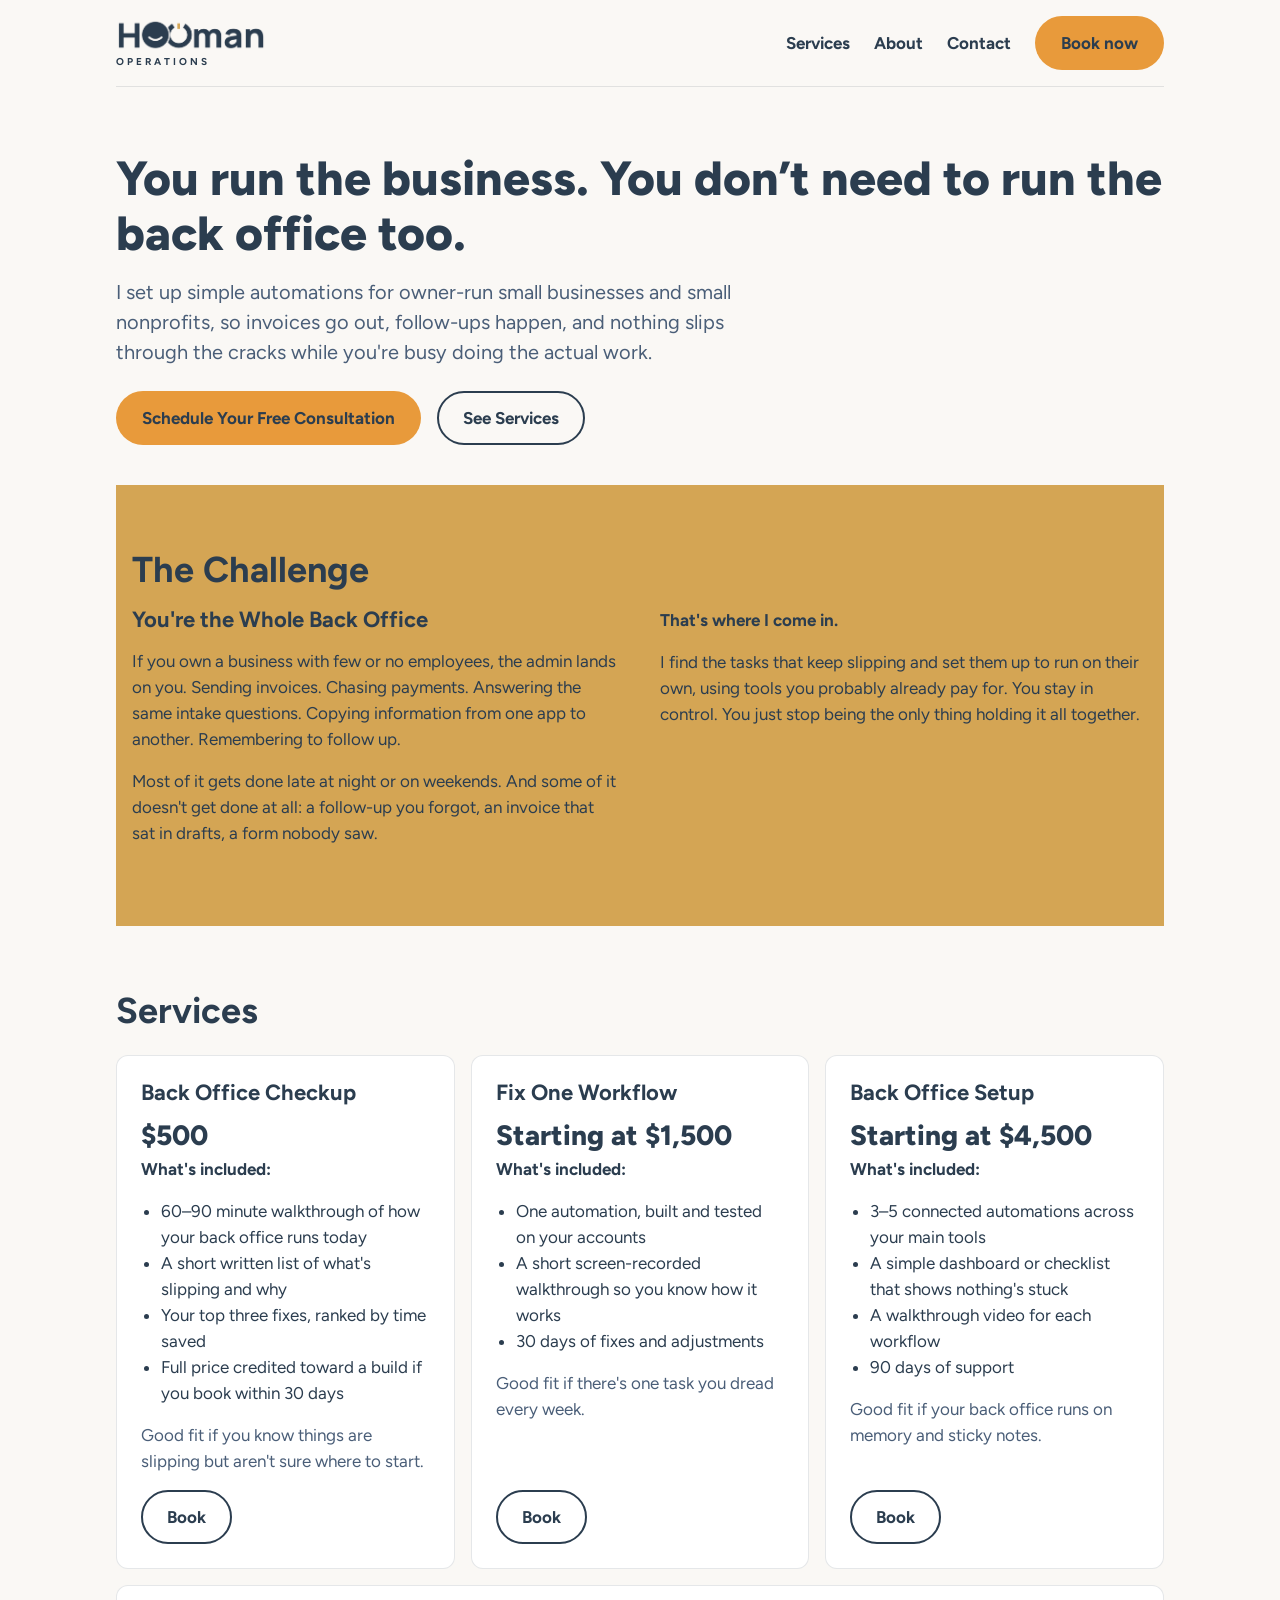
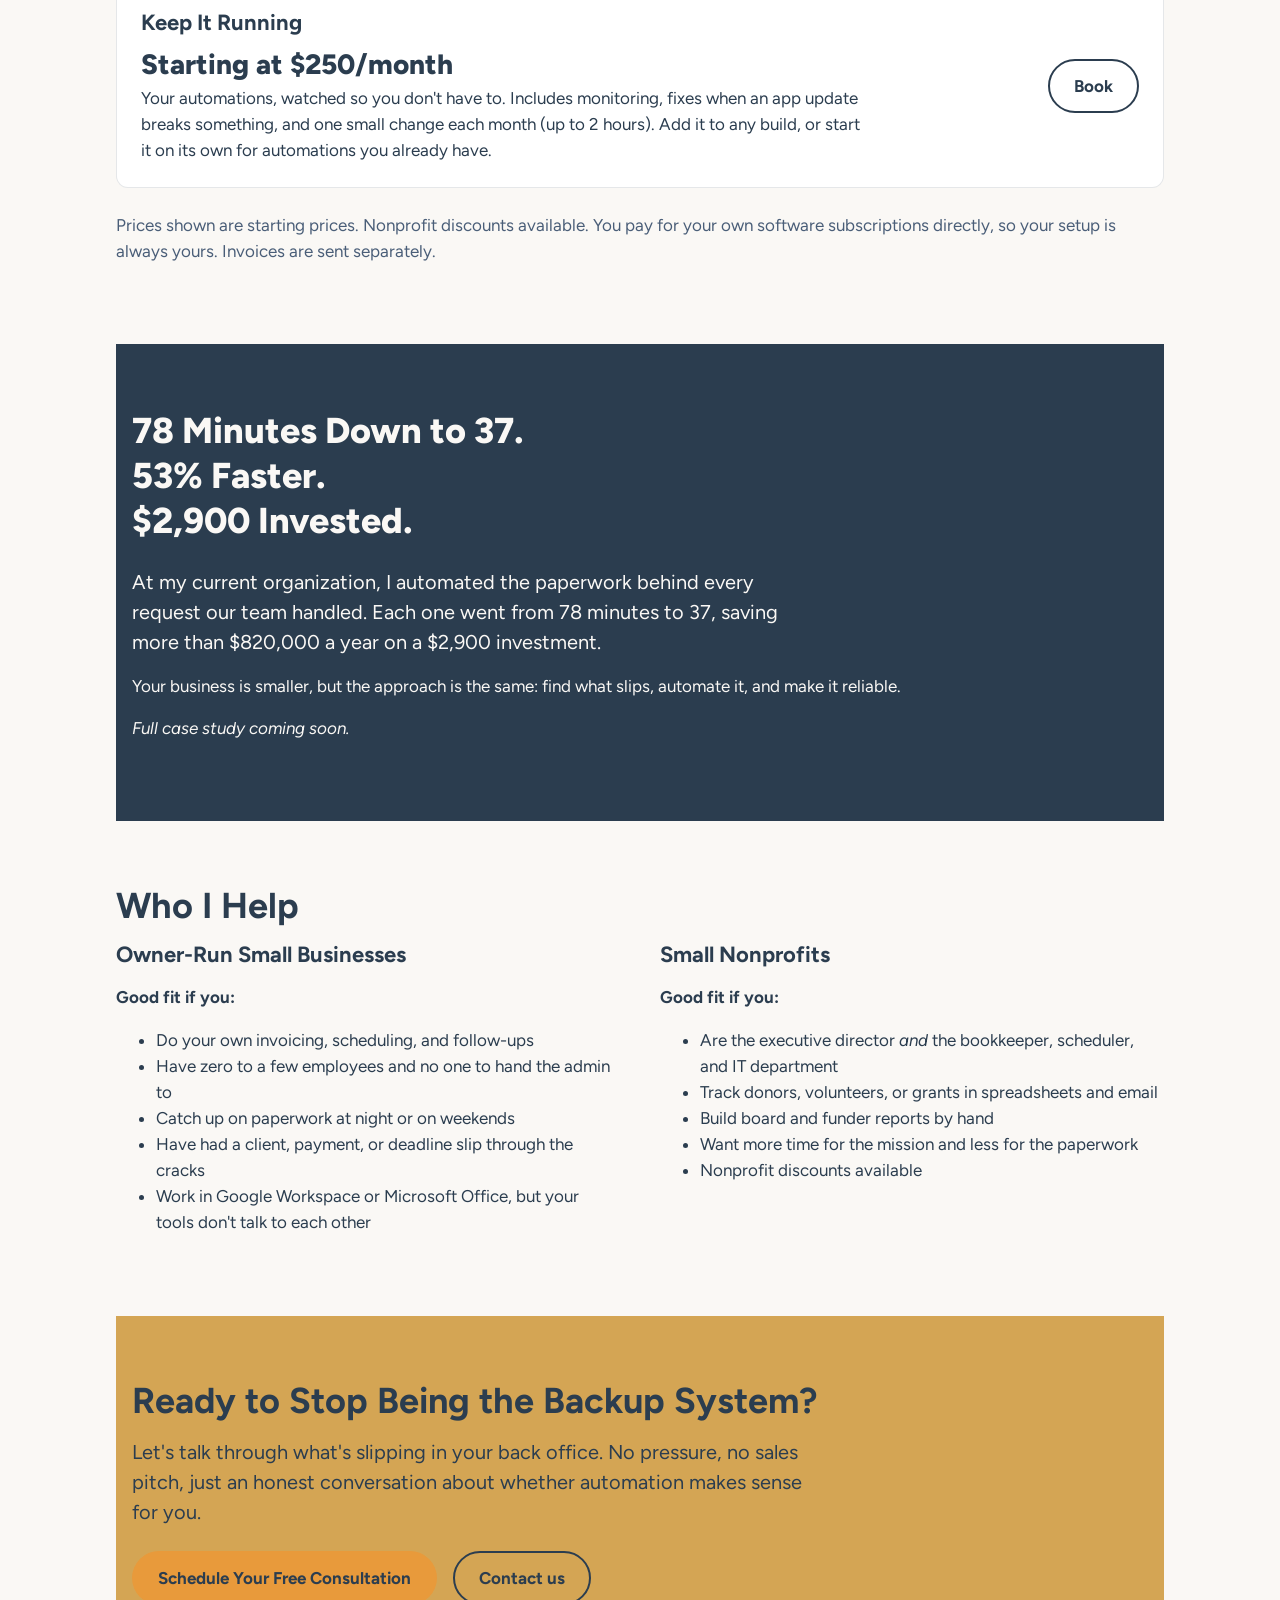
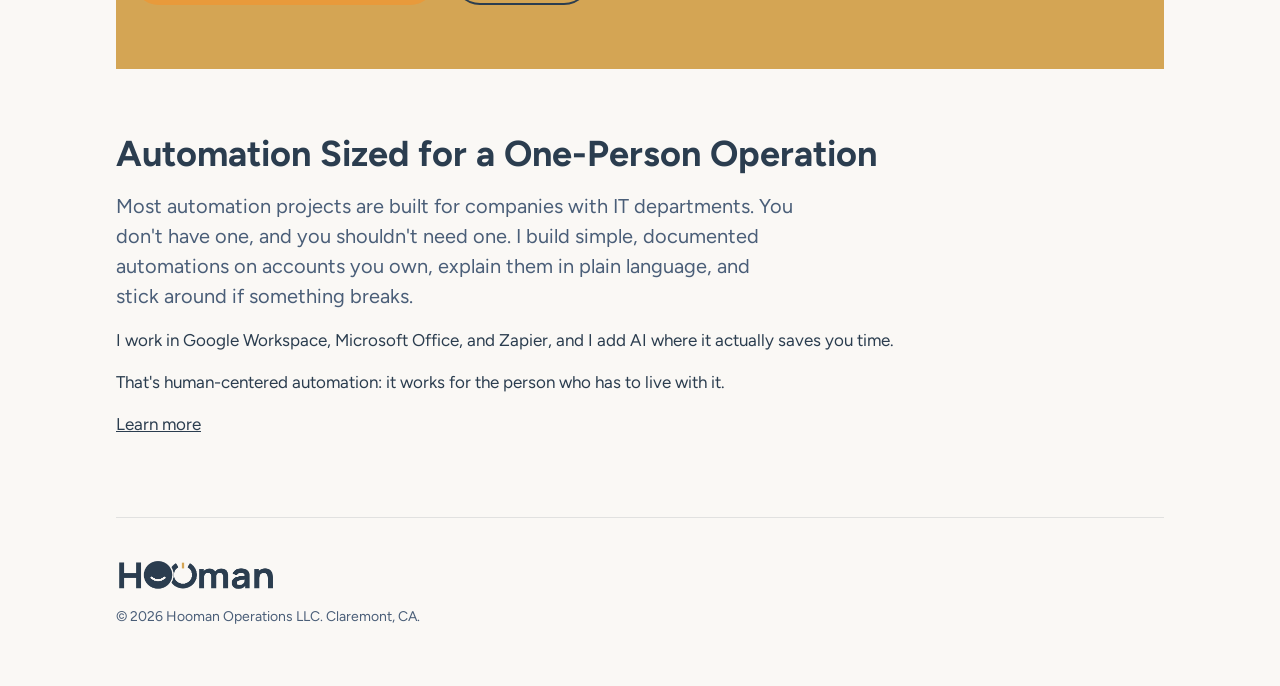
==== commit 65f483f0: "Update homepage headline copy Co-Authored-By: Claude Sonnet 5.5 <noreply@anthropic.com> Claude-Sessi" ====
--- a/index.html
+++ b/index.html
@@ -21,16 +21,16 @@
       <a href="services.html">Services</a>
       <a href="about.html">About</a>
       <a href="contact.html">Contact</a>
-      <a class="btn btn-primary" href="https://hoomanoperationsscheduling.as.me">Book now</a>
+      <a class="btn btn-primary" href="https://calendar.google.com/appointments/schedules/AcZssZ2_VvxZIFfbAgvoko3_PVBYzL5YbSTcOL3ePzEgZeG7tLObebaCt1iZmWo91R_sgkOnDjs3twGZ" target="_blank" rel="noopener">Book now</a>
     </nav>
   </header>
 
   <main>
     <section class="hero">
-      <h1>You Run the Business. You Shouldn't Have to Run the Back Office Too.</h1>
+      <h1>You run the business. You don’t need to run the back office too.</h1>
       <p class="lede">I set up simple automations for owner-run small businesses and small nonprofits, so invoices go out, follow-ups happen, and nothing slips through the cracks while you're busy doing the actual work.</p>
       <div class="actions">
-        <a class="btn btn-primary" href="https://hoomanoperationsscheduling.as.me">Schedule Your Free Consultation</a>
+        <a class="btn btn-primary" href="https://calendar.google.com/appointments/schedules/AcZssZ2_VvxZIFfbAgvoko3_PVBYzL5YbSTcOL3ePzEgZeG7tLObebaCt1iZmWo91R_sgkOnDjs3twGZ" target="_blank" rel="noopener">Schedule Your Free Consultation</a>
         <a class="btn btn-secondary" href="services.html">See Services</a>
       </div>
     </section>
@@ -66,7 +66,7 @@
             <li>Full price credited toward a build if you book within 30 days</li>
           </ul>
           <p class="muted">Good fit if you know things are slipping but aren't sure where to start.</p>
-          <a class="btn btn-secondary" href="https://hoomanoperationsscheduling.as.me">Book</a>
+          <a class="btn btn-secondary" href="https://calendar.google.com/appointments/schedules/AcZssZ2_VvxZIFfbAgvoko3_PVBYzL5YbSTcOL3ePzEgZeG7tLObebaCt1iZmWo91R_sgkOnDjs3twGZ" target="_blank" rel="noopener">Book</a>
         </article>
         <article class="card">
           <h3>Fix One Workflow</h3>
@@ -78,7 +78,7 @@
             <li>30 days of fixes and adjustments</li>
           </ul>
           <p class="muted">Good fit if there's one task you dread every week.</p>
-          <a class="btn btn-secondary" href="https://hoomanoperationsscheduling.as.me">Book</a>
+          <a class="btn btn-secondary" href="https://calendar.google.com/appointments/schedules/AcZssZ2_VvxZIFfbAgvoko3_PVBYzL5YbSTcOL3ePzEgZeG7tLObebaCt1iZmWo91R_sgkOnDjs3twGZ" target="_blank" rel="noopener">Book</a>
         </article>
         <article class="card">
           <h3>Back Office Setup</h3>
@@ -91,7 +91,7 @@
             <li>90 days of support</li>
           </ul>
           <p class="muted">Good fit if your back office runs on memory and sticky notes.</p>
-          <a class="btn btn-secondary" href="https://hoomanoperationsscheduling.as.me">Book</a>
+          <a class="btn btn-secondary" href="https://calendar.google.com/appointments/schedules/AcZssZ2_VvxZIFfbAgvoko3_PVBYzL5YbSTcOL3ePzEgZeG7tLObebaCt1iZmWo91R_sgkOnDjs3twGZ" target="_blank" rel="noopener">Book</a>
         </article>
       </div>
       <article class="card card-strip">
@@ -100,7 +100,7 @@
           <p class="price">Starting at $250/month</p>
           <p>Your automations, watched so you don't have to. Includes monitoring, fixes when an app update breaks something, and one small change each month (up to 2 hours). Add it to any build, or start it on its own for automations you already have.</p>
         </div>
-        <a class="btn btn-secondary" href="https://hoomanoperationsscheduling.as.me">Book</a>
+        <a class="btn btn-secondary" href="https://calendar.google.com/appointments/schedules/AcZssZ2_VvxZIFfbAgvoko3_PVBYzL5YbSTcOL3ePzEgZeG7tLObebaCt1iZmWo91R_sgkOnDjs3twGZ" target="_blank" rel="noopener">Book</a>
       </article>
       <p class="muted" style="margin-top: 24px;">Prices shown are starting prices. Nonprofit discounts available. You pay for your own software subscriptions directly, so your setup is always yours. Invoices are sent separately.</p>
     </section>
@@ -147,7 +147,7 @@
         <h2>Ready to Stop Being the Backup System?</h2>
         <p class="lede" style="color: var(--slate-deep);">Let's talk through what's slipping in your back office. No pressure, no sales pitch, just an honest conversation about whether automation makes sense for you.</p>
         <div class="actions" style="display:flex; gap: 16px; flex-wrap: wrap; margin-top: 24px;">
-          <a class="btn btn-primary" href="https://hoomanoperationsscheduling.as.me">Schedule Your Free Consultation</a>
+          <a class="btn btn-primary" href="https://calendar.google.com/appointments/schedules/AcZssZ2_VvxZIFfbAgvoko3_PVBYzL5YbSTcOL3ePzEgZeG7tLObebaCt1iZmWo91R_sgkOnDjs3twGZ" target="_blank" rel="noopener">Schedule Your Free Consultation</a>
           <a class="btn btn-secondary" href="contact.html">Contact us</a>
         </div>
       </div>
